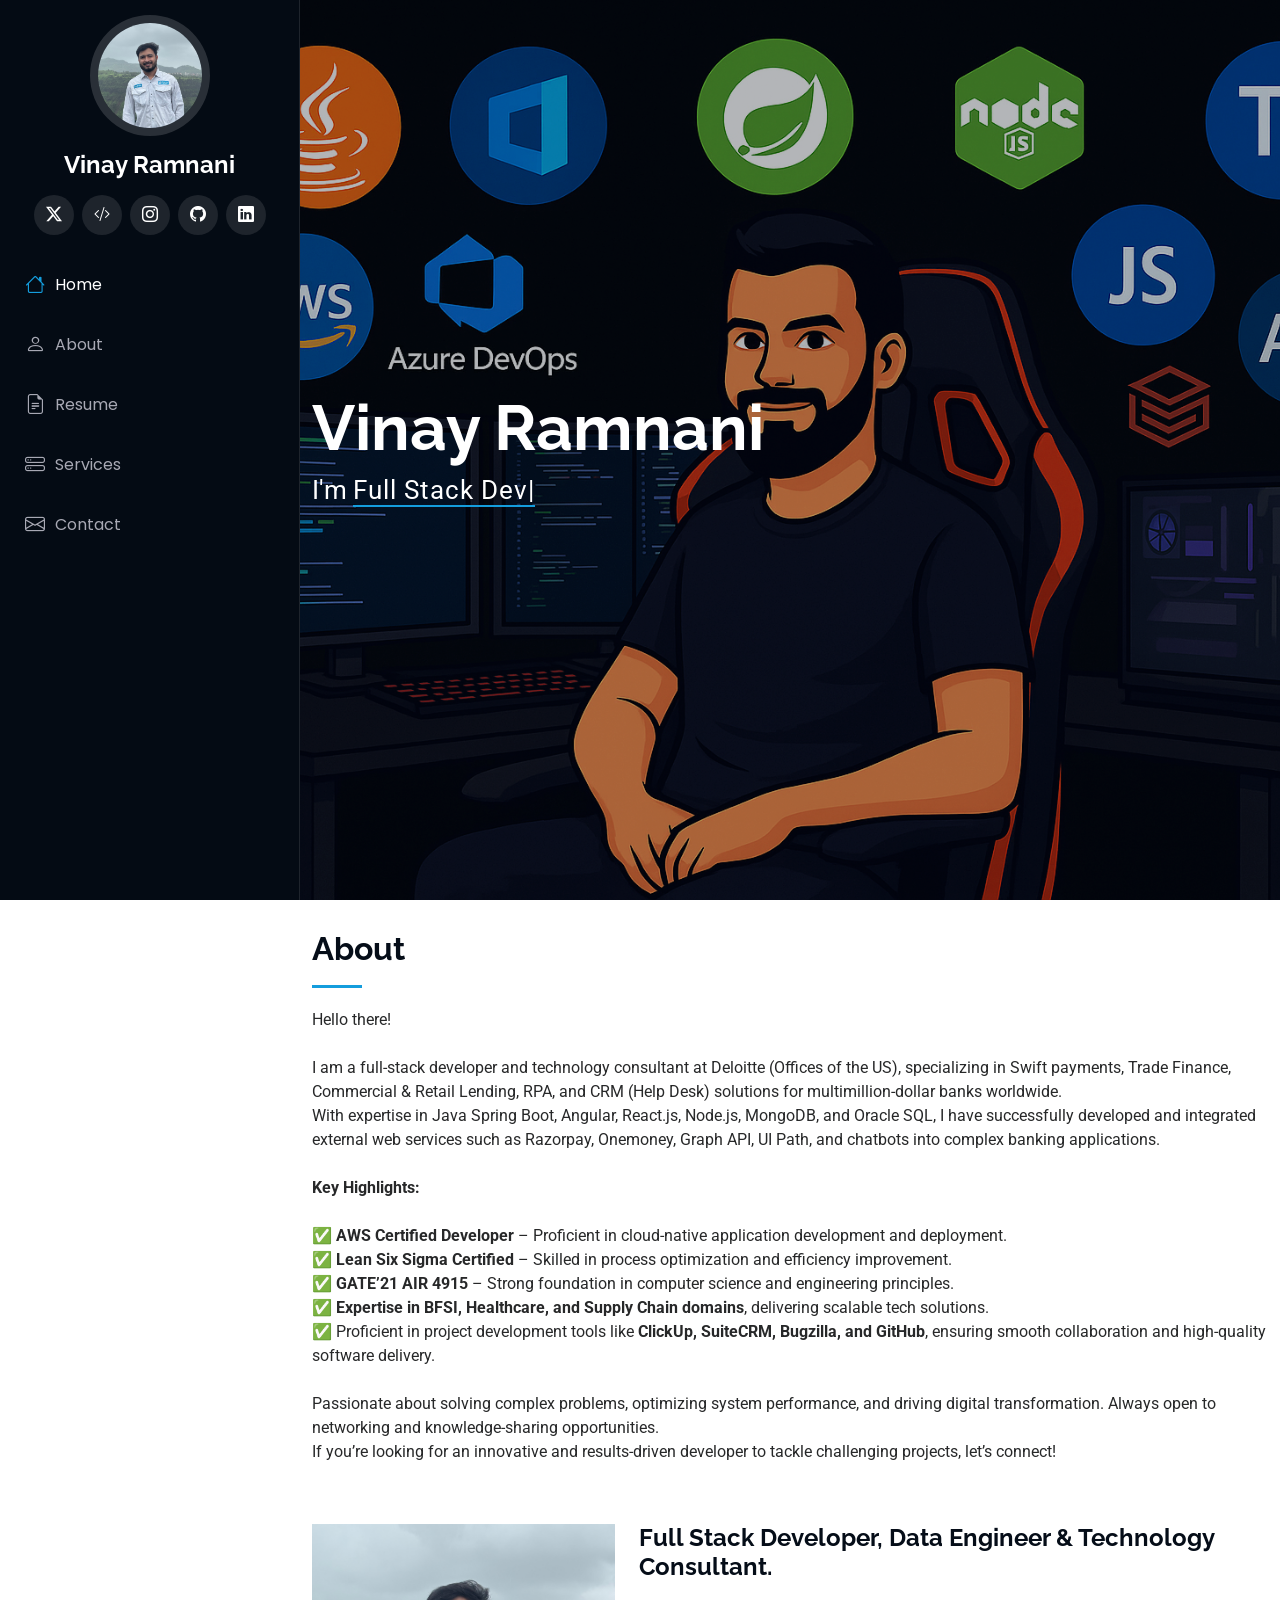
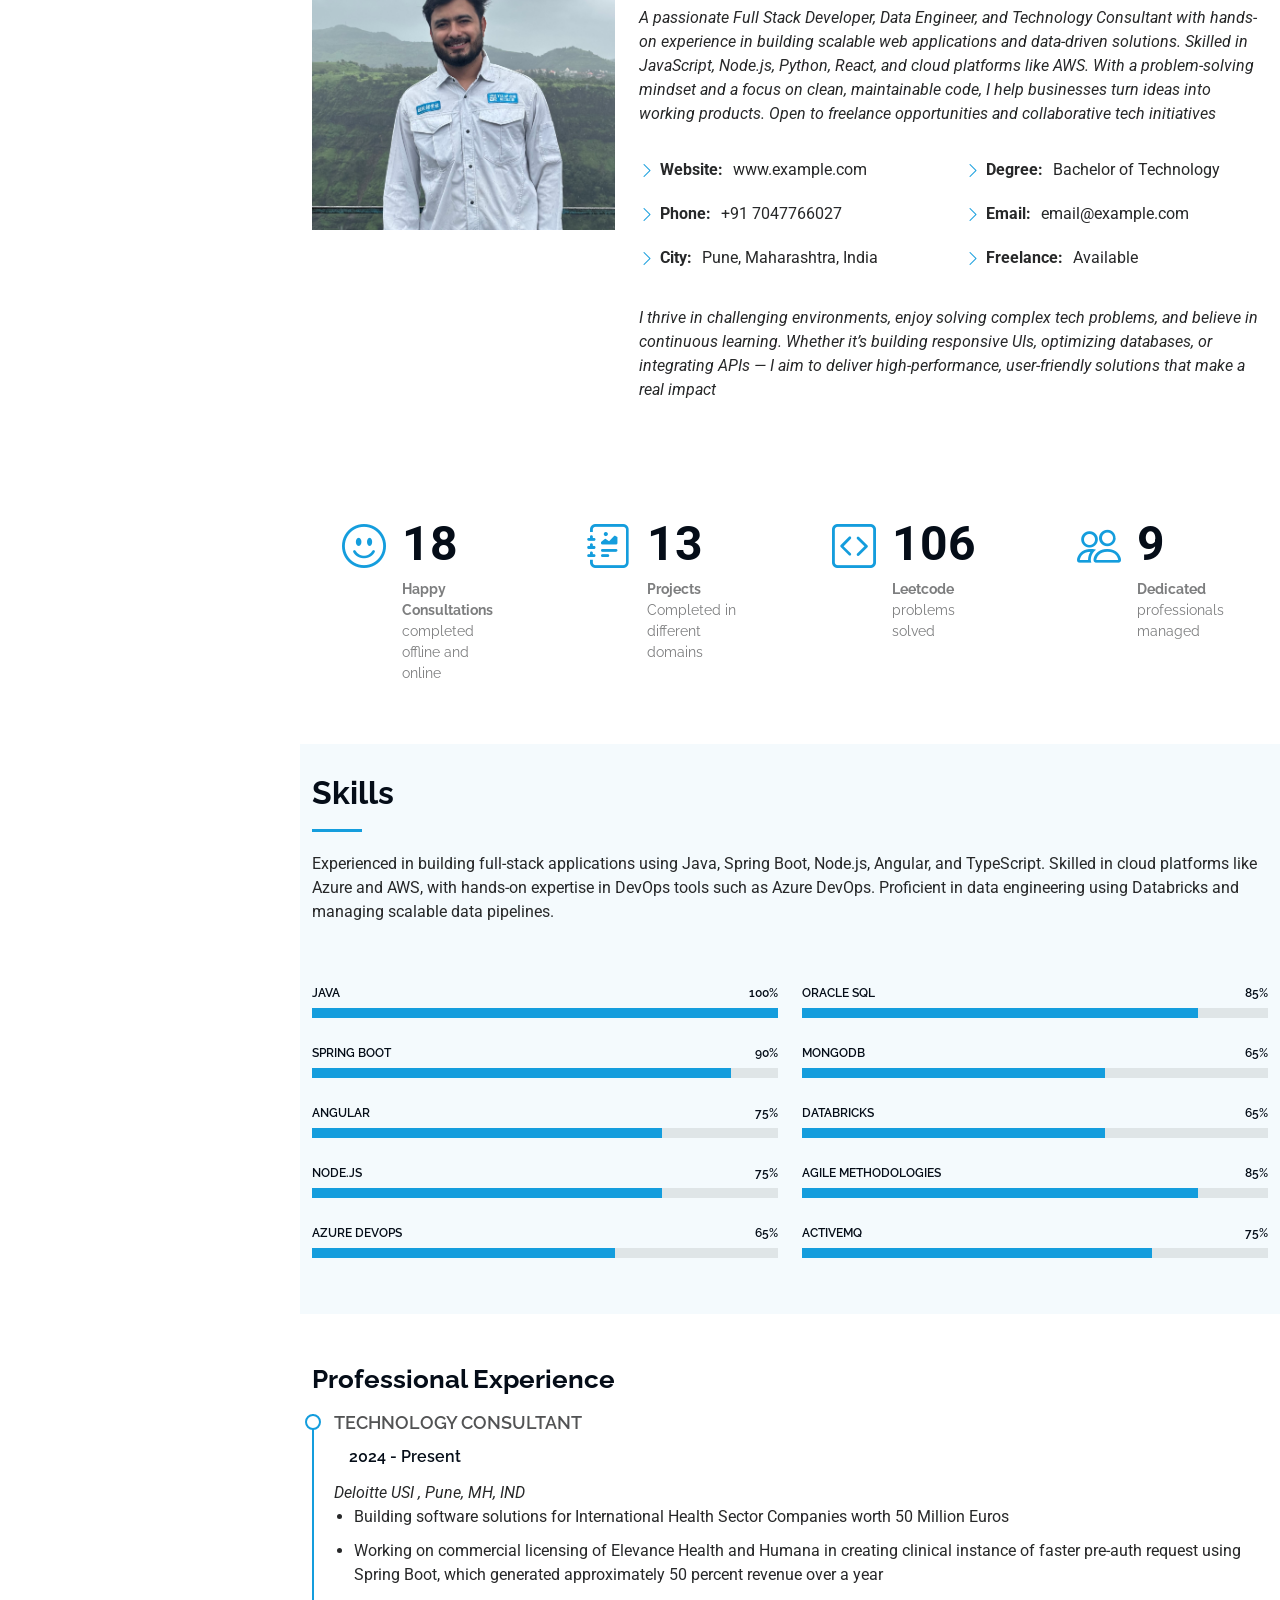
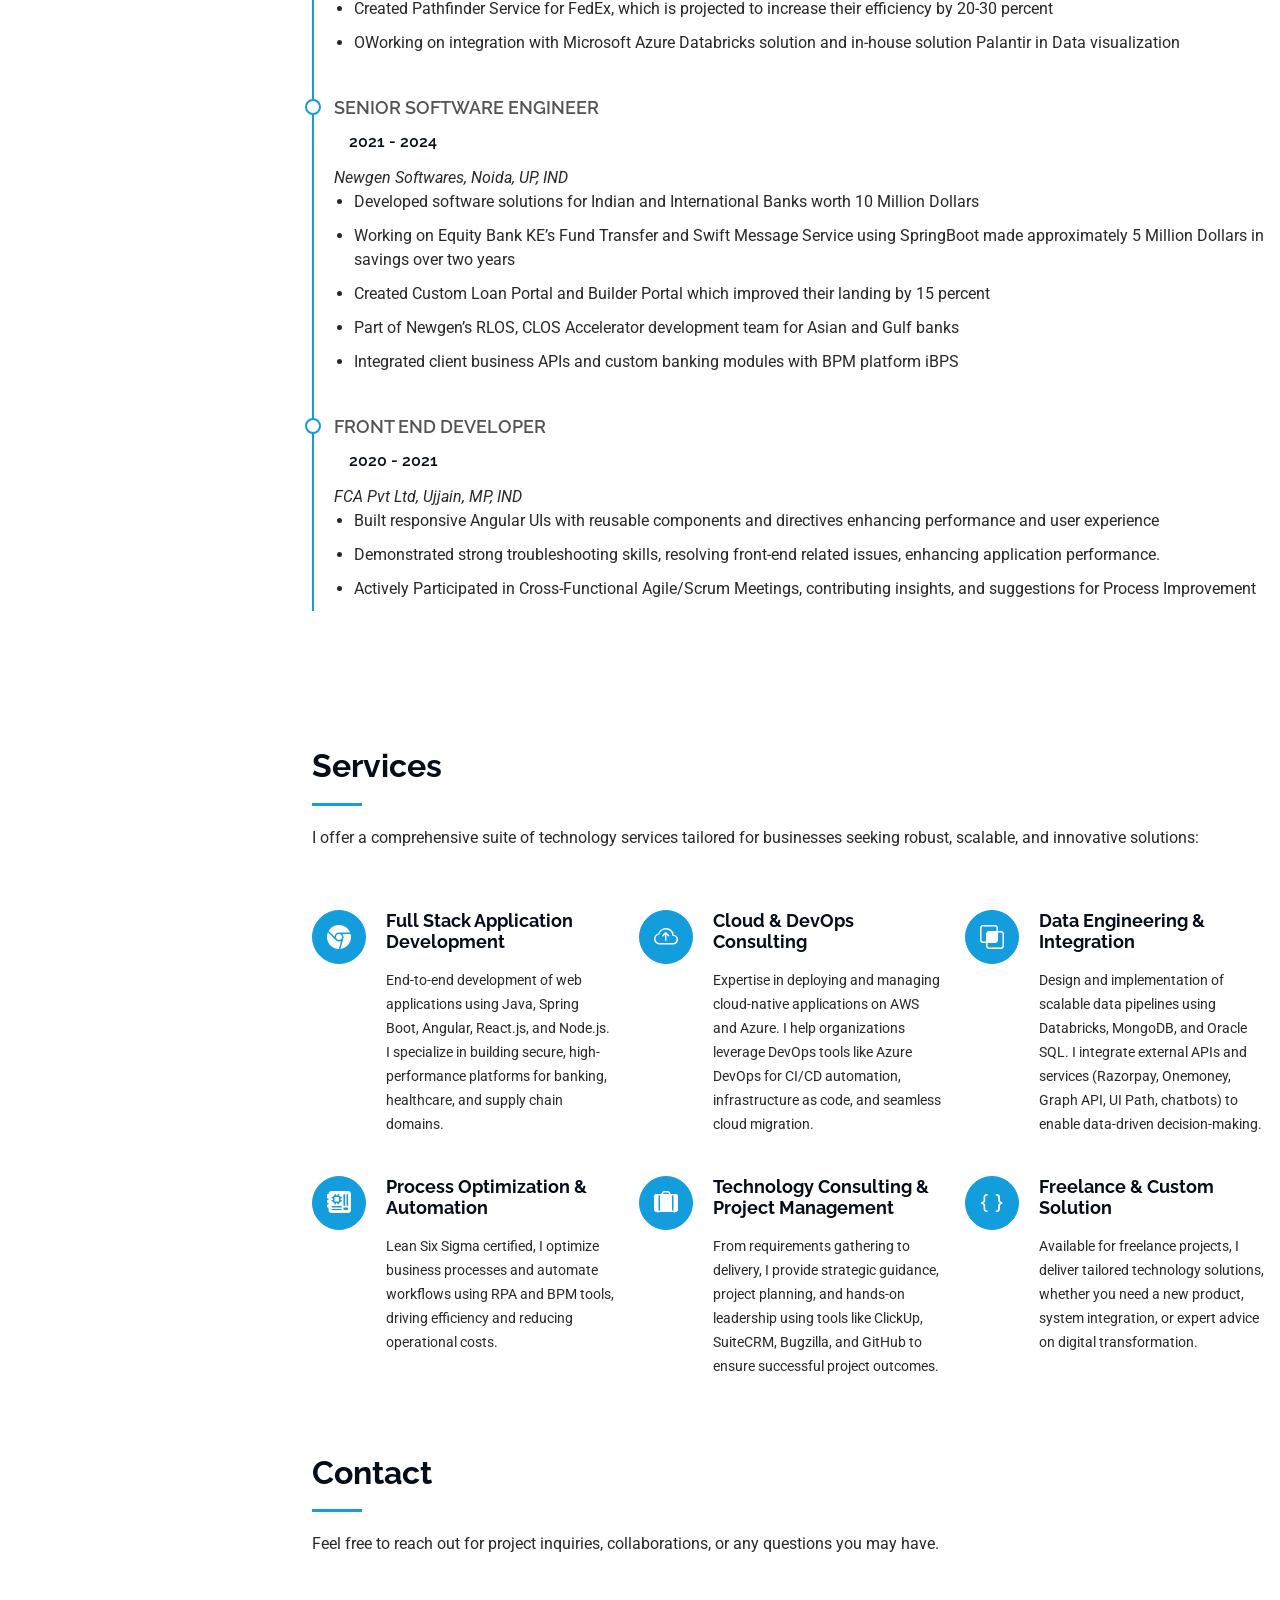
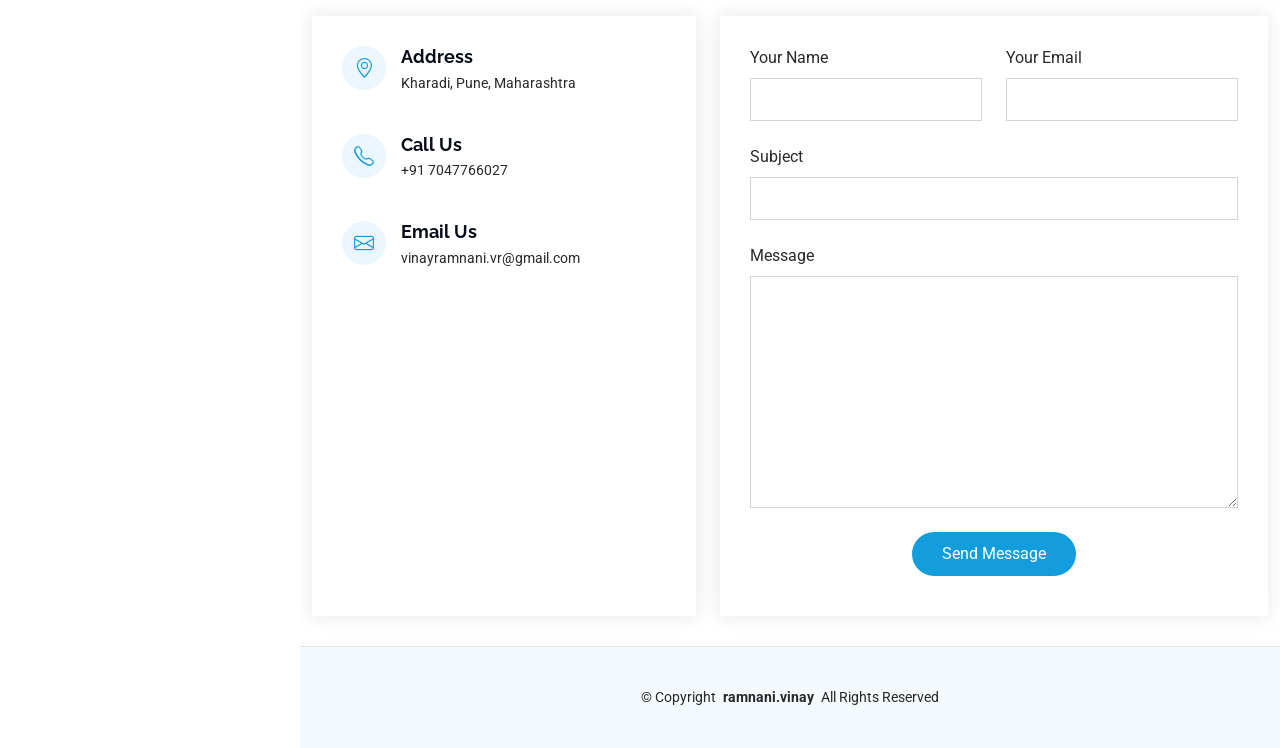
==== index.html @ ed434b82 "Initial commit - Portfolio site" ====
<!DOCTYPE html>
<html lang="en">

<head>
  <meta charset="utf-8">
  <meta content="width=device-width, initial-scale=1.0" name="viewport">
  <title>Portfolio - Vinay Ramnani</title>
  <meta content="" name="description">
  <meta content="" name="keywords">

  <!-- Favicons -->
  <link href="assets/img/favicon.png" rel="icon">
  <link href="assets/img/apple-touch-icon.png" rel="apple-touch-icon">

  <!-- Fonts -->
  <link href="https://fonts.googleapis.com" rel="preconnect">
  <link href="https://fonts.gstatic.com" rel="preconnect" crossorigin>
  <link
    href="https://fonts.googleapis.com/css2?family=Roboto:ital,wght@0,100;0,300;0,400;0,500;0,700;0,900;1,100;1,300;1,400;1,500;1,700;1,900&family=Poppins:ital,wght@0,100;0,200;0,300;0,400;0,500;0,600;0,700;0,800;0,900;1,100;1,200;1,300;1,400;1,500;1,600;1,700;1,800;1,900&family=Raleway:ital,wght@0,100;0,200;0,300;0,400;0,500;0,600;0,700;0,800;0,900;1,100;1,200;1,300;1,400;1,500;1,600;1,700;1,800;1,900&display=swap"
    rel="stylesheet">

  <!-- Vendor CSS Files -->
  <link href="assets/vendor/bootstrap/css/bootstrap.min.css" rel="stylesheet">
  <link href="assets/vendor/bootstrap-icons/bootstrap-icons.css" rel="stylesheet">
  <link href="assets/vendor/aos/aos.css" rel="stylesheet">
  <link href="assets/vendor/glightbox/css/glightbox.min.css" rel="stylesheet">
  <link href="assets/vendor/swiper/swiper-bundle.min.css" rel="stylesheet">

  <!-- Main CSS File -->
  <link href="assets/css/main.css" rel="stylesheet">

  <!-- =======================================================
  * Template Name: iPortfolio
  * Template URL: https://bootstrapmade.com/iportfolio-bootstrap-portfolio-websites-template/
  * Updated: Jun 29 2024 with Bootstrap v5.3.3
  * Author: BootstrapMade.com
  * License: https://bootstrapmade.com/license/
  ======================================================== -->
</head>

<body class="index-page">

  <header id="header" class="header dark-background d-flex flex-column">
    <i class="header-toggle d-xl-none bi bi-list"></i>

    <div class="profile-img">
      <img src="assets/img/my-profile-img.jpg" alt="" class="img-fluid rounded-circle">
    </div>

    <a href="index.html" class="logo d-flex align-items-center justify-content-center">
      <!-- Uncomment the line below if you also wish to use an image logo -->
      <!-- <img src="assets/img/logo.png" alt=""> -->
      <h1 class="sitename">Vinay Ramnani</h1>
    </a>

    <div class="social-links text-center">
      <a href="https://twitter.com/sindhiiboy" class="twitter" target="_blank" rel="noopener"><i class="bi bi-twitter-x"></i></a>
      <a href="https://leetcode.com/i-vinay/" class="leetcode" target="_blank" rel="noopener"><i class="bi bi-code-slash"></i></a>
      <a href="https://instagram.com/i.vinay" class="instagram" target="_blank" rel="noopener"><i class="bi bi-instagram"></i></a>
      <a href="https://github.com/i-vinayy" class="google-plus" target="_blank" rel="noopener"><i class="bi bi-github"></i></a>
      <a href="https://linkedin.com/in/i-vinay" class="linkedin" target="_blank" rel="noopener"><i class="bi bi-linkedin"></i></a>
      <!-- <a href="mailto:vinayramnani.vr@gmail.com" class="email" target="_blank" rel="noopener"><i class="bi bi-envelope"></i></a>
      <a href="tel:+917047766027" class="phone" target="_blank" rel="noopener"><i class="bi bi-telephone"></i></a>
      <a href="https://www.linktr.ee/i.vinay" class="linktree" target="_blank" rel="noopener"><i class="bi bi-link-45deg"></i></a> -->

    </div>

    <nav id="navmenu" class="navmenu">
      <ul>
        <li><a href="#hero" class="active"><i class="bi bi-house navicon"></i>Home</a></li>
        <li><a href="#about"><i class="bi bi-person navicon"></i> About</a></li>
        <li><a href="#resume"><i class="bi bi-file-earmark-text navicon"></i> Resume</a></li>
        <!-- <li><a href="#portfolio"><i class="bi bi-images navicon"></i> Portfolio</a></li> -->
        <li><a href="#services"><i class="bi bi-hdd-stack navicon"></i> Services</a></li>
        <!-- <li class="dropdown"><a href="#"><i class="bi bi-menu-button navicon"></i> <span>Dropdown</span> <i
              class="bi bi-chevron-down toggle-dropdown"></i></a>
          <ul>
            <li><a href="#">Dropdown 1</a></li>
            <li class="dropdown"><a href="#"><span>Deep Dropdown</span> <i
                  class="bi bi-chevron-down toggle-dropdown"></i></a>
              <ul>
                <li><a href="#">Deep Dropdown 1</a></li>
                <li><a href="#">Deep Dropdown 2</a></li>
                <li><a href="#">Deep Dropdown 3</a></li>
                <li><a href="#">Deep Dropdown 4</a></li>
                <li><a href="#">Deep Dropdown 5</a></li>
              </ul>
            </li>
            <li><a href="#">Dropdown 2</a></li>
            <li><a href="#">Dropdown 3</a></li>
            <li><a href="#">Dropdown 4</a></li>
          </ul>
        </li> -->
        <li><a href="#contact"><i class="bi bi-envelope navicon"></i> Contact</a></li>
      </ul>
    </nav>

  </header>

  <main class="main">

    <!-- Hero Section -->
    <section id="hero" class="hero section dark-background">

      <img src="assets/img/bg-web2.png" alt="" data-aos="fade-in" class="">

      <br>


      <div class="container" data-aos="fade-up" data-aos-delay="100">
        <h2>Vinay Ramnani</h2>
        <p>I'm <span class="typed"
            data-typed-items="Full Stack Developer, Freelancer, Technology Consultant"></span><span
            class="typed-cursor typed-cursor--blink" aria-hidden="true"></span><span
            class="typed-cursor typed-cursor--blink" aria-hidden="true"></span></p>
      </div>

    </section><!-- /Hero Section -->

    <!-- About Section -->
    <section id="about" class="about section">

      <!-- Section Title -->
      <div class="container section-title" data-aos="fade-up">
        <h2>About</h2>
        <p>Hello there!
          <br>
          <br>
          I am a full-stack developer and technology consultant at Deloitte (Offices of the US), specializing in Swift
          payments, Trade Finance, Commercial & Retail Lending, RPA, and CRM (Help Desk) solutions for
          multimillion-dollar banks worldwide.
          <br>
          With expertise in Java Spring Boot, Angular, React.js, Node.js, MongoDB, and Oracle SQL, I have successfully
          developed and integrated external web services such as Razorpay, Onemoney, Graph API, UI Path, and chatbots
          into complex banking applications.
          <br>
          <br>
          <b>Key Highlights:</b>
          <br>
          <br>
          ✅ <b>AWS Certified Developer</b> – Proficient in cloud-native application development and deployment.
          <br>
          ✅ <b>Lean Six Sigma Certified</b> – Skilled in process optimization and efficiency improvement.
          <br>
          ✅ <b>GATE’21 AIR 4915</b> – Strong foundation in computer science and engineering principles.
          <br>
          ✅ <b>Expertise in BFSI, Healthcare, and Supply Chain domains</b>, delivering scalable tech solutions.
          <br>
          ✅ Proficient in project development tools like <b>ClickUp, SuiteCRM, Bugzilla, and GitHub</b>, ensuring smooth
          collaboration and high-quality software delivery.
          <br> <br>
          Passionate about solving complex problems, optimizing system performance, and driving digital transformation.
          Always open to networking and knowledge-sharing opportunities.
          <br>
          If you’re looking for an innovative and results-driven developer to tackle challenging projects, let’s
          connect!
          <br>
        </p>
      </div><!-- End Section Title -->

      <div class="container" data-aos="fade-up" data-aos-delay="100">

        <div class="row gy-4 justify-content-center">
          <div class="col-lg-4">
            <img src="assets/img/my-profile-img.jpg" class="img-fluid" alt="">
          </div>
          <div class="col-lg-8 content">
            <h2>Full Stack Developer, Data Engineer &amp; Technology Consultant.</h2>
            <p class="fst-italic py-3">
              A passionate Full Stack Developer, Data Engineer, and Technology Consultant with hands-on experience in
              building scalable web applications and data-driven solutions. Skilled in JavaScript, Node.js, Python,
              React, and cloud platforms like AWS. With a problem-solving mindset and a focus on clean, maintainable
              code, I help businesses turn ideas into working products. Open to freelance opportunities and
              collaborative tech initiatives
            </p>
            <div class="row">
              <div class="col-lg-6">
                <ul>

                  <li><i class="bi bi-chevron-right"></i> <strong>Website:</strong> <span>www.example.com</span></li>
                  <li><i class="bi bi-chevron-right"></i> <strong>Phone:</strong> <span>+91 7047766027</span></li>
                  <li><i class="bi bi-chevron-right"></i> <strong>City:</strong> <span>Pune, Maharashtra, India</span>
                  </li>
                </ul>
              </div>
              <div class="col-lg-6">
                <ul>
                  <li><i class="bi bi-chevron-right"></i> <strong>Degree:</strong> <span>Bachelor of Technology</span>
                  </li>
                  <li><i class="bi bi-chevron-right"></i> <strong>Email:</strong> <span>email@example.com</span></li>
                  <li><i class="bi bi-chevron-right"></i> <strong>Freelance:</strong> <span>Available</span></li>
                </ul>
              </div>
            </div>
            <p class="fst-italic py-3">
              I thrive in challenging environments, enjoy solving complex tech problems, and believe in continuous
              learning. Whether it’s building responsive UIs, optimizing databases, or integrating APIs — I aim to
              deliver high-performance, user-friendly solutions that make a real impact
            </p>
          </div>
        </div>

      </div>

    </section><!-- /About Section -->

    <!-- Stats Section -->
    <section id="stats" class="stats section">

      <div class="container" data-aos="fade-up" data-aos-delay="100">

        <div class="row gy-4">

          <div class="col-lg-3 col-md-6">
            <div class="stats-item">
              <i class="bi bi-emoji-smile"></i>
              <span data-purecounter-start="0" data-purecounter-end="20" data-purecounter-duration="1"
                class="purecounter"></span>
              <p><strong>Happy Consultations</strong> <span>completed offline and online</span></p>
            </div>
          </div><!-- End Stats Item -->

          <div class="col-lg-3 col-md-6">
            <div class="stats-item">
              <i class="bi bi-journal-richtext"></i>
              <span data-purecounter-start="0" data-purecounter-end="15" data-purecounter-duration="1"
                class="purecounter"></span>
              <p><strong>Projects</strong> <span>Completed in different domains</span></p>
            </div>
          </div><!-- End Stats Item -->

          <div class="col-lg-3 col-md-6">
            <div class="stats-item">
              <i class="bi bi-code-square"></i>
              <span data-purecounter-start="0" data-purecounter-end="120" data-purecounter-duration="1"
                class="purecounter"></span>
              <p><strong>Leetcode</strong> <span>problems solved</span></p>
            </div>
          </div><!-- End Stats Item -->

          <div class="col-lg-3 col-md-6">
            <div class="stats-item">
              <i class="bi bi-people"></i>
              <span data-purecounter-start="0" data-purecounter-end="10" data-purecounter-duration="1"
                class="purecounter"></span>
              <p><strong>Dedicated</strong> <span>professionals managed </span></p>
            </div>
          </div><!-- End Stats Item -->

        </div>

      </div>

    </section><!-- /Stats Section -->

    <!-- Skills Section -->
    <section id="skills" class="skills section light-background">

      <!-- Section Title -->
      <div class="container section-title" data-aos="fade-up">
        <h2>Skills</h2>
        <p>Experienced in building full-stack applications using Java, Spring Boot, Node.js, Angular, and TypeScript.
          Skilled in cloud platforms like Azure and AWS, with hands-on expertise in DevOps tools such as Azure DevOps.
          Proficient in data engineering using Databricks and managing scalable data pipelines.</p>
      </div><!-- End Section Title -->

      <div class="container" data-aos="fade-up" data-aos-delay="100">

        <div class="row skills-content skills-animation">

          <div class="col-lg-6">

            <div class="progress">
              <span class="skill"><span>Java</span> <i class="val">100%</i></span>
              <div class="progress-bar-wrap">
                <div class="progress-bar" role="progressbar" aria-valuenow="100" aria-valuemin="0" aria-valuemax="100">
                </div>
              </div>
            </div><!-- End Skills Item -->

            <div class="progress">
              <span class="skill"><span>Spring Boot</span> <i class="val">90%</i></span>
              <div class="progress-bar-wrap">
                <div class="progress-bar" role="progressbar" aria-valuenow="90" aria-valuemin="0" aria-valuemax="100">
                </div>
              </div>
            </div><!-- End Skills Item -->

            <div class="progress">
              <span class="skill"><span>Angular</span> <i class="val">75%</i></span>
              <div class="progress-bar-wrap">
                <div class="progress-bar" role="progressbar" aria-valuenow="75" aria-valuemin="0" aria-valuemax="100">
                </div>
              </div>
            </div><!-- End Skills Item -->

            <div class="progress">
              <span class="skill"><span>Node.js</span> <i class="val">75%</i></span>
              <div class="progress-bar-wrap">
                <div class="progress-bar" role="progressbar" aria-valuenow="75" aria-valuemin="0" aria-valuemax="100">
                </div>
              </div>
            </div>
            <div class="progress">
              <span class="skill"><span>Azure DevOps</span> <i class="val">65%</i></span>
              <div class="progress-bar-wrap">
                <div class="progress-bar" role="progressbar" aria-valuenow="65" aria-valuemin="0" aria-valuemax="100">
                </div>
              </div>
            </div>


          </div>

          <div class="col-lg-6">

            <div class="progress">
              <span class="skill"><span>Oracle SQL</span> <i class="val">85%</i></span>
              <div class="progress-bar-wrap">
                <div class="progress-bar" role="progressbar" aria-valuenow="85" aria-valuemin="0" aria-valuemax="100">
                </div>
              </div>
            </div>

            <div class="progress">
              <span class="skill"><span>MongoDB</span> <i class="val">65%</i></span>
              <div class="progress-bar-wrap">
                <div class="progress-bar" role="progressbar" aria-valuenow="65" aria-valuemin="0" aria-valuemax="100">
                </div>
              </div>
            </div>
            <div class="progress">
              <span class="skill"><span>Databricks</span> <i class="val">65%</i></span>
              <div class="progress-bar-wrap">
                <div class="progress-bar" role="progressbar" aria-valuenow="65" aria-valuemin="0" aria-valuemax="100">
                </div>
              </div>
            </div>
            <div class="progress">
              <span class="skill"><span>Agile Methodologies</span> <i class="val">85%</i></span>
              <div class="progress-bar-wrap">
                <div class="progress-bar" role="progressbar" aria-valuenow="85" aria-valuemin="0" aria-valuemax="100">
                </div>
              </div>
            </div>

            <div class="progress">
              <span class="skill"><span>ActiveMQ</span> <i class="val">75%</i></span>
              <div class="progress-bar-wrap">
                <div class="progress-bar" role="progressbar" aria-valuenow="75" aria-valuemin="0" aria-valuemax="100">
                </div>
              </div>
            </div>

          </div>

        </div>

      </div>

    </section><!-- /Skills Section -->

    <!-- Resume Section -->
    <section id="resume" class="resume section">

      <!-- Section Title -->


      <div class="container section-title" data-aos="fade-up">

        <div class="row">



          <div class="col-lg-12" data-aos="fade-up" data-aos-delay="200">
            <h3 class="resume-title">Professional Experience</h3>
            <div class="resume-item">
              <h4>Technology Consultant</h4>
              <h5>2024 - Present</h5>
              <p><em>Deloitte USI , Pune, MH, IND </em></p>
              <ul>
                <li>Building software solutions for International Health Sector Companies worth 50 Million Euros</li>
                <li>Working on commercial licensing of Elevance Health and Humana in creating clinical instance of
                  faster pre-auth
                  request using Spring Boot, which generated approximately 50 percent revenue over a year </li>
                <li>Created Pathfinder Service for FedEx, which is projected to increase their efficiency by 20-30
                  percent</li>
                <li>OWorking on integration with Microsoft Azure Databricks solution and in-house solution Palantir in
                  Data
                  visualization</li>
              </ul>
            </div><!-- Edn Resume Item -->

            <div class="resume-item">
              <h4>Senior Software Engineer</h4>
              <h5>2021 - 2024</h5>
              <p><em>Newgen Softwares, Noida, UP, IND</em></p>
              <ul>
                <li>Developed software solutions for Indian and International Banks worth 10 Million Dollars</li>
                <li>Working on Equity Bank KE’s Fund Transfer and Swift Message Service using SpringBoot made
                  approximately 5
                  Million Dollars in savings over two years</li>
                <li>Created Custom Loan Portal and Builder Portal which improved their landing by 15 percent</li>
                <li>Part of Newgen’s RLOS, CLOS Accelerator development team for Asian and Gulf banks</li>
                <li>Integrated client business APIs and custom banking modules with BPM platform iBPS</li>
              </ul>
            </div><!-- Edn Resume Item -->
            <div class="resume-item">
              <h4>Front end Developer</h4>
              <h5>2020 - 2021</h5>
              <p><em>FCA Pvt Ltd, Ujjain, MP, IND</em></p>
              <ul>
                <li>Built responsive Angular UIs with reusable components and directives enhancing performance and user
                  experience</li>
                <li>Demonstrated strong troubleshooting skills, resolving front-end related issues, enhancing
                  application performance.</li>
                <li>Actively Participated in Cross-Functional Agile/Scrum Meetings, contributing insights, and
                  suggestions for Process
                  Improvement</li>

              </ul>
            </div </div>

          </div>

        </div>

    </section><!-- /Resume Section -->


    <!-- <section id="portfolio" class="portfolio section light-background">


      <div class="container section-title" data-aos="fade-up">
        <h2>Portfolio</h2>
        <p>Magnam dolores commodi suscipit. Necessitatibus eius consequatur ex aliquid fuga eum quidem. Sit sint
          consectetur velit. Quisquam quos quisquam cupiditate. Et nemo qui impedit suscipit alias ea. Quia fugiat sit
          in iste officiis commodi quidem hic quas.</p>
      </div>

      <div class="container">

        <div class="isotope-layout" data-default-filter="*" data-layout="masonry" data-sort="original-order">

          <ul class="portfolio-filters isotope-filters" data-aos="fade-up" data-aos-delay="100">
            <li data-filter="*" class="filter-active">All</li>
            <li data-filter=".filter-app">App</li>
            <li data-filter=".filter-product">Product</li>
            <li data-filter=".filter-branding">Branding</li>
            <li data-filter=".filter-books">Books</li>
          </ul>

          <div class="row gy-4 isotope-container" data-aos="fade-up" data-aos-delay="200">

            <div class="col-lg-4 col-md-6 portfolio-item isotope-item filter-app">
              <div class="portfolio-content h-100">
                <img src="assets/img/portfolio/app-1.jpg" class="img-fluid" alt="">
                <div class="portfolio-info">
                  <h4>App 1</h4>
                  <p>Lorem ipsum, dolor sit amet consectetur</p>
                  <a href="assets/img/portfolio/app-1.jpg" title="App 1" data-gallery="portfolio-gallery-app"
                    class="glightbox preview-link"><i class="bi bi-zoom-in"></i></a>
                  <a href="portfolio-details.html" title="More Details" class="details-link"><i
                      class="bi bi-link-45deg"></i></a>
                </div>
              </div>
            </div>

            <div class="col-lg-4 col-md-6 portfolio-item isotope-item filter-product">
              <div class="portfolio-content h-100">
                <img src="assets/img/portfolio/product-1.jpg" class="img-fluid" alt="">
                <div class="portfolio-info">
                  <h4>Product 1</h4>
                  <p>Lorem ipsum, dolor sit amet consectetur</p>
                  <a href="assets/img/portfolio/product-1.jpg" title="Product 1"
                    data-gallery="portfolio-gallery-product" class="glightbox preview-link"><i
                      class="bi bi-zoom-in"></i></a>
                  <a href="portfolio-details.html" title="More Details" class="details-link"><i
                      class="bi bi-link-45deg"></i></a>
                </div>
              </div>
            </div>

            <div class="col-lg-4 col-md-6 portfolio-item isotope-item filter-branding">
              <div class="portfolio-content h-100">
                <img src="assets/img/portfolio/branding-1.jpg" class="img-fluid" alt="">
                <div class="portfolio-info">
                  <h4>Branding 1</h4>
                  <p>Lorem ipsum, dolor sit amet consectetur</p>
                  <a href="assets/img/portfolio/branding-1.jpg" title="Branding 1"
                    data-gallery="portfolio-gallery-branding" class="glightbox preview-link"><i
                      class="bi bi-zoom-in"></i></a>
                  <a href="portfolio-details.html" title="More Details" class="details-link"><i
                      class="bi bi-link-45deg"></i></a>
                </div>
              </div>
            </div>

            <div class="col-lg-4 col-md-6 portfolio-item isotope-item filter-books">
              <div class="portfolio-content h-100">
                <img src="assets/img/portfolio/books-1.jpg" class="img-fluid" alt="">
                <div class="portfolio-info">
                  <h4>Books 1</h4>
                  <p>Lorem ipsum, dolor sit amet consectetur</p>
                  <a href="assets/img/portfolio/books-1.jpg" title="Branding 1" data-gallery="portfolio-gallery-book"
                    class="glightbox preview-link"><i class="bi bi-zoom-in"></i></a>
                  <a href="portfolio-details.html" title="More Details" class="details-link"><i
                      class="bi bi-link-45deg"></i></a>
                </div>
              </div>
            </div>

            <div class="col-lg-4 col-md-6 portfolio-item isotope-item filter-app">
              <div class="portfolio-content h-100">
                <img src="assets/img/portfolio/app-2.jpg" class="img-fluid" alt="">
                <div class="portfolio-info">
                  <h4>App 2</h4>
                  <p>Lorem ipsum, dolor sit amet consectetur</p>
                  <a href="assets/img/portfolio/app-2.jpg" title="App 2" data-gallery="portfolio-gallery-app"
                    class="glightbox preview-link"><i class="bi bi-zoom-in"></i></a>
                  <a href="portfolio-details.html" title="More Details" class="details-link"><i
                      class="bi bi-link-45deg"></i></a>
                </div>
              </div>
            </div>

            <div class="col-lg-4 col-md-6 portfolio-item isotope-item filter-product">
              <div class="portfolio-content h-100">
                <img src="assets/img/portfolio/product-2.jpg" class="img-fluid" alt="">
                <div class="portfolio-info">
                  <h4>Product 2</h4>
                  <p>Lorem ipsum, dolor sit amet consectetur</p>
                  <a href="assets/img/portfolio/product-2.jpg" title="Product 2"
                    data-gallery="portfolio-gallery-product" class="glightbox preview-link"><i
                      class="bi bi-zoom-in"></i></a>
                  <a href="portfolio-details.html" title="More Details" class="details-link"><i
                      class="bi bi-link-45deg"></i></a>
                </div>
              </div>
            </div>

            <div class="col-lg-4 col-md-6 portfolio-item isotope-item filter-branding">
              <div class="portfolio-content h-100">
                <img src="assets/img/portfolio/branding-2.jpg" class="img-fluid" alt="">
                <div class="portfolio-info">
                  <h4>Branding 2</h4>
                  <p>Lorem ipsum, dolor sit amet consectetur</p>
                  <a href="assets/img/portfolio/branding-2.jpg" title="Branding 2"
                    data-gallery="portfolio-gallery-branding" class="glightbox preview-link"><i
                      class="bi bi-zoom-in"></i></a>
                  <a href="portfolio-details.html" title="More Details" class="details-link"><i
                      class="bi bi-link-45deg"></i></a>
                </div>
              </div>
            </div>

            <div class="col-lg-4 col-md-6 portfolio-item isotope-item filter-books">
              <div class="portfolio-content h-100">
                <img src="assets/img/portfolio/books-2.jpg" class="img-fluid" alt="">
                <div class="portfolio-info">
                  <h4>Books 2</h4>
                  <p>Lorem ipsum, dolor sit amet consectetur</p>
                  <a href="assets/img/portfolio/books-2.jpg" title="Branding 2" data-gallery="portfolio-gallery-book"
                    class="glightbox preview-link"><i class="bi bi-zoom-in"></i></a>
                  <a href="portfolio-details.html" title="More Details" class="details-link"><i
                      class="bi bi-link-45deg"></i></a>
                </div>
              </div>
            </div>

            <div class="col-lg-4 col-md-6 portfolio-item isotope-item filter-app">
              <div class="portfolio-content h-100">
                <img src="assets/img/portfolio/app-3.jpg" class="img-fluid" alt="">
                <div class="portfolio-info">
                  <h4>App 3</h4>
                  <p>Lorem ipsum, dolor sit amet consectetur</p>
                  <a href="assets/img/portfolio/app-3.jpg" title="App 3" data-gallery="portfolio-gallery-app"
                    class="glightbox preview-link"><i class="bi bi-zoom-in"></i></a>
                  <a href="portfolio-details.html" title="More Details" class="details-link"><i
                      class="bi bi-link-45deg"></i></a>
                </div>
              </div>
            </div>

            <div class="col-lg-4 col-md-6 portfolio-item isotope-item filter-product">
              <div class="portfolio-content h-100">
                <img src="assets/img/portfolio/product-3.jpg" class="img-fluid" alt="">
                <div class="portfolio-info">
                  <h4>Product 3</h4>
                  <p>Lorem ipsum, dolor sit amet consectetur</p>
                  <a href="assets/img/portfolio/product-3.jpg" title="Product 3"
                    data-gallery="portfolio-gallery-product" class="glightbox preview-link"><i
                      class="bi bi-zoom-in"></i></a>
                  <a href="portfolio-details.html" title="More Details" class="details-link"><i
                      class="bi bi-link-45deg"></i></a>
                </div>
              </div>
            </div>

            <div class="col-lg-4 col-md-6 portfolio-item isotope-item filter-branding">
              <div class="portfolio-content h-100">
                <img src="assets/img/portfolio/branding-3.jpg" class="img-fluid" alt="">
                <div class="portfolio-info">
                  <h4>Branding 3</h4>
                  <p>Lorem ipsum, dolor sit amet consectetur</p>
                  <a href="assets/img/portfolio/branding-3.jpg" title="Branding 2"
                    data-gallery="portfolio-gallery-branding" class="glightbox preview-link"><i
                      class="bi bi-zoom-in"></i></a>
                  <a href="portfolio-details.html" title="More Details" class="details-link"><i
                      class="bi bi-link-45deg"></i></a>
                </div>
              </div>
            </div>

            <div class="col-lg-4 col-md-6 portfolio-item isotope-item filter-books">
              <div class="portfolio-content h-100">
                <img src="assets/img/portfolio/books-3.jpg" class="img-fluid" alt="">
                <div class="portfolio-info">
                  <h4>Books 3</h4>
                  <p>Lorem ipsum, dolor sit amet consectetur</p>
                  <a href="assets/img/portfolio/books-3.jpg" title="Branding 3" data-gallery="portfolio-gallery-book"
                    class="glightbox preview-link"><i class="bi bi-zoom-in"></i></a>
                  <a href="portfolio-details.html" title="More Details" class="details-link"><i
                      class="bi bi-link-45deg"></i></a>
                </div>
              </div>
            </div>

          </div>

        </div>

      </div>

    </section> -->

    <!-- Services Section -->
    <section id="services" class="services section">

      <!-- Section Title -->
      <div class="container section-title" data-aos="fade-up">
        <h2>Services</h2>
        <p>
          I offer a comprehensive suite of technology services tailored for businesses seeking robust, scalable, and
          innovative solutions:
        </p>
        <!-- <p>
          <b>Full Stack Application Development:</b> End-to-end development of web applications using Java, Spring Boot, Angular, React.js, and Node.js. I specialize in building secure, high-performance platforms for banking, healthcare, and supply chain domains.
        </p>
        <p>
          <b>Cloud & DevOps Consulting:</b> Expertise in deploying and managing cloud-native applications on AWS and Azure. I help organizations leverage DevOps tools like Azure DevOps for CI/CD automation, infrastructure as code, and seamless cloud migration.
        </p>
        <p>
          <b>Data Engineering & Integration:</b> Design and implementation of scalable data pipelines using Databricks, MongoDB, and Oracle SQL. I integrate external APIs and services (Razorpay, Onemoney, Graph API, UI Path, chatbots) to enable data-driven decision-making.
        </p>
        <p>
          <b>Process Optimization & Automation:</b> Lean Six Sigma certified, I optimize business processes and automate workflows using RPA and BPM tools, driving efficiency and reducing operational costs.
        </p>
        <p>
          <b>Technology Consulting & Project Management:</b> From requirements gathering to delivery, I provide strategic guidance, project planning, and hands-on leadership using tools like ClickUp, SuiteCRM, Bugzilla, and GitHub to ensure successful project outcomes.
        </p>
        <p>
          <b>Freelance & Custom Solutions:</b> Available for freelance projects, I deliver tailored technology solutions, whether you need a new product, system integration, or expert advice on digital transformation.
        </p> -->
      </div><!-- End Section Title -->

      <div class="container">

        <div class="row gy-4">

          <div class="col-lg-4 col-md-6 service-item d-flex" data-aos="fade-up" data-aos-delay="100">
            <div class="icon flex-shrink-0"><i class="bi bi-browser-chrome"></i></div>
            <div>
              <h4 class="title"><a href="service-details.html" class="stretched-link">Full Stack Application
                  Development</a></h4>
              <p class="description">End-to-end development of web applications using Java, Spring Boot, Angular,
                React.js, and Node.js. I specialize in building secure, high-performance platforms for banking,
                healthcare, and supply chain domains.</p>
            </div>
          </div>
          <!-- End Service Item -->

          <div class="col-lg-4 col-md-6 service-item d-flex" data-aos="fade-up" data-aos-delay="200">
            <div class="icon flex-shrink-0"><i class="bi bi-cloud-arrow-up"></i></div>
            <div>
              <h4 class="title"><a href="service-details.html" class="stretched-link">Cloud & DevOps Consulting</a></h4>
              <p class="description">Expertise in deploying and managing cloud-native applications on AWS and Azure. I
                help organizations leverage DevOps tools like Azure DevOps for CI/CD automation, infrastructure as code,
                and seamless cloud migration.</p>
            </div>
          </div><!-- End Service Item -->

          <div class="col-lg-4 col-md-6 service-item d-flex" data-aos="fade-up" data-aos-delay="300">
            <div class="icon flex-shrink-0"><i class="bi bi-intersect"></i></div>
            <div>
              <h4 class="title"><a href="service-details.html" class="stretched-link">Data Engineering & Integration</a>
              </h4>
              <p class="description">Design and implementation of scalable data pipelines using Databricks, MongoDB, and
                Oracle SQL. I integrate external APIs and services (Razorpay, Onemoney, Graph API, UI Path, chatbots) to
                enable data-driven decision-making.</p>
            </div>
          </div><!-- End Service Item -->

          <div class="col-lg-4 col-md-6 service-item d-flex" data-aos="fade-up" data-aos-delay="400">
            <div class="icon flex-shrink-0"><i class="bi bi-motherboard-fill"></i></div>
            <div>
              <h4 class="title"><a href="service-details.html" class="stretched-link">Process Optimization &
                  Automation</a></h4>
              <p class="description">Lean Six Sigma certified, I optimize business processes and automate workflows
                using RPA and BPM tools, driving efficiency and reducing operational costs.</p>
            </div>
          </div><!-- End Service Item -->

          <div class="col-lg-4 col-md-6 service-item d-flex" data-aos="fade-up" data-aos-delay="500">
            <div class="icon flex-shrink-0"><i class="bi bi-suitcase-lg-fill"></i></div>
            <div>
              <h4 class="title"><a href="service-details.html" class="stretched-link">Technology Consulting & Project
                  Management</a></h4>
              <p class="description">From requirements gathering to delivery, I provide strategic guidance, project
                planning, and hands-on leadership using tools like ClickUp, SuiteCRM, Bugzilla, and GitHub to ensure
                successful project outcomes.</p>
            </div>
          </div><!-- End Service Item -->

          <div class="col-lg-4 col-md-6 service-item d-flex" data-aos="fade-up" data-aos-delay="600">
            <div class="icon flex-shrink-0"><i class="bi bi-braces"></i></div>
            <div>
              <h4 class="title"><a href="service-details.html" class="stretched-link">Freelance & Custom Solution</a>
              </h4>
              <p class="description">Available for freelance projects, I deliver tailored technology solutions, whether
                you need a new product, system integration, or expert advice on digital transformation.</p>
            </div>
          </div><!-- End Service Item -->

        </div>

      </div>

    </section><!-- /Services Section -->


    <!-- <section id="testimonials" class="testimonials section light-background">


      <div class="container section-title" data-aos="fade-up">
        <h2>Testimonials</h2>
        <p>Necessitatibus eius consequatur ex aliquid fuga eum quidem sint consectetur velit</p>
      </div>

      <div class="container" data-aos="fade-up" data-aos-delay="100">

        <div class="swiper init-swiper">
          <script type="application/json" class="swiper-config">
            {
              "loop": true,
              "speed": 600,
              "autoplay": {
                "delay": 5000
              },
              "slidesPerView": "auto",
              "pagination": {
                "el": ".swiper-pagination",
                "type": "bullets",
                "clickable": true
              },
              "breakpoints": {
                "320": {
                  "slidesPerView": 1,
                  "spaceBetween": 40
                },
                "1200": {
                  "slidesPerView": 3,
                  "spaceBetween": 1
                }
              }
            }
          </script>
          <div class="swiper-wrapper">

            <div class="swiper-slide">
              <div class="testimonial-item">
                <p>
                  <i class="bi bi-quote quote-icon-left"></i>
                  <span>Proin iaculis purus consequat sem cure digni ssim donec porttitora entum suscipit rhoncus.
                    Accusantium quam, ultricies eget id, aliquam eget nibh et. Maecen aliquam, risus at semper.</span>
                  <i class="bi bi-quote quote-icon-right"></i>
                </p>
                <img src="assets/img/testimonials/testimonials-1.jpg" class="testimonial-img" alt="">
                <h3>Saul Goodman</h3>
                <h4>Ceo &amp; Founder</h4>
              </div>
            </div>

            <div class="swiper-slide">
              <div class="testimonial-item">
                <p>
                  <i class="bi bi-quote quote-icon-left"></i>
                  <span>Export tempor illum tamen malis malis eram quae irure esse labore quem cillum quid malis quorum
                    velit fore eram velit sunt aliqua noster fugiat irure amet legam anim culpa.</span>
                  <i class="bi bi-quote quote-icon-right"></i>
                </p>
                <img src="assets/img/testimonials/testimonials-2.jpg" class="testimonial-img" alt="">
                <h3>Sara Wilsson</h3>
                <h4>Designer</h4>
              </div>
            </div>

            <div class="swiper-slide">
              <div class="testimonial-item">
                <p>
                  <i class="bi bi-quote quote-icon-left"></i>
                  <span>Enim nisi quem export duis labore cillum quae magna enim sint quorum nulla quem veniam duis
                    minim tempor labore quem eram duis noster aute amet eram fore quis sint minim.</span>
                  <i class="bi bi-quote quote-icon-right"></i>
                </p>
                <img src="assets/img/testimonials/testimonials-3.jpg" class="testimonial-img" alt="">
                <h3>Jena Karlis</h3>
                <h4>Store Owner</h4>
              </div>
            </div>

            <div class="swiper-slide">
              <div class="testimonial-item">
                <p>
                  <i class="bi bi-quote quote-icon-left"></i>
                  <span>Fugiat enim eram quae cillum dolore dolor amet nulla culpa multos export minim fugiat dolor enim
                    duis veniam ipsum anim magna sunt elit fore quem dolore labore illum veniam.</span>
                  <i class="bi bi-quote quote-icon-right"></i>
                </p>
                <img src="assets/img/testimonials/testimonials-4.jpg" class="testimonial-img" alt="">
                <h3>Matt Brandon</h3>
                <h4>Freelancer</h4>
              </div>
            </div>

            <div class="swiper-slide">
              <div class="testimonial-item">
                <p>
                  <i class="bi bi-quote quote-icon-left"></i>
                  <span>Quis quorum aliqua sint quem legam fore sunt eram irure aliqua veniam tempor noster veniam sunt
                    culpa nulla illum cillum fugiat legam esse veniam culpa fore nisi cillum quid.</span>
                  <i class="bi bi-quote quote-icon-right"></i>
                </p>
                <img src="assets/img/testimonials/testimonials-5.jpg" class="testimonial-img" alt="">
                <h3>John Larson</h3>
                <h4>Entrepreneur</h4>
              </div>
            </div>

          </div>
          <div class="swiper-pagination"></div>
        </div>

      </div>

    </section> -->

    <!-- Contact Section -->
    <section id="contact" class="contact section">

      <!-- Section Title -->
      <div class="container section-title" data-aos="fade-up">
        <h2>Contact</h2>
        <p>Feel free to reach out for project inquiries, collaborations, or any questions you may have.</p>
      </div><!-- End Section Title -->

      <div class="container" data-aos="fade-up" data-aos-delay="100">

        <div class="row gy-4">

          <div class="col-lg-5">

            <div class="info-wrap">
              <div class="info-item d-flex" data-aos="fade-up" data-aos-delay="200">
                <i class="bi bi-geo-alt flex-shrink-0"></i>
                <div>
                    <h3>Address</h3>
                    <p>Kharadi, Pune, Maharashtra</p>
                </div>
              </div><!-- End Info Item -->

              <div class="info-item d-flex" data-aos="fade-up" data-aos-delay="300">
                <i class="bi bi-telephone flex-shrink-0"></i>
                <div>
                  <h3>Call Us</h3>
                  <p>+91 7047766027</p>
                </div>
              </div><!-- End Info Item -->

              <div class="info-item d-flex" data-aos="fade-up" data-aos-delay="400">
                <i class="bi bi-envelope flex-shrink-0"></i>
                <div>
                  <h3>Email Us</h3>
                  <p>vinayramnani.vr@gmail.com</p>
                </div>
              </div><!-- End Info Item -->

              <iframe
                src="https://www.google.com/maps/embed?pb=!1m18!1m12!1m3!1d3782.010032176275!2d73.95033931537448!3d18.56372717255506!2m3!1f0!2f0!3f0!3m2!1i1024!2i768!4f13.1!3m3!1m2!1s0x3bc2c1b8e2e7e2e9%3A0x8e2e7e2e7e2e7e2e!2sKharadi%2C%20Pune%2C%20Maharashtra%2C%20India!5e0!3m2!1sen!2sin!4v1719999999999!5m2!1sen!2sin"
                frameborder="0" style="border:0; width: 100%; height: 270px;" allowfullscreen="" loading="lazy"
                referrerpolicy="no-referrer-when-downgrade"></iframe>
            </div>
          </div>

          <div class="col-lg-7">
            <form action="forms/contact.php" method="post" class="php-email-form" data-aos="fade-up"
              data-aos-delay="200">
              <div class="row gy-4">

                <div class="col-md-6">
                  <label for="name-field" class="pb-2">Your Name</label>
                  <input type="text" name="name" id="name-field" class="form-control" required="">
                </div>

                <div class="col-md-6">
                  <label for="email-field" class="pb-2">Your Email</label>
                  <input type="email" class="form-control" name="email" id="email-field" required="">
                </div>

                <div class="col-md-12">
                  <label for="subject-field" class="pb-2">Subject</label>
                  <input type="text" class="form-control" name="subject" id="subject-field" required="">
                </div>

                <div class="col-md-12">
                  <label for="message-field" class="pb-2">Message</label>
                  <textarea class="form-control" name="message" rows="10" id="message-field" required=""></textarea>
                </div>

                <div class="col-md-12 text-center">
                  <div class="loading">Loading</div>
                  <div class="error-message"></div>
                  <div class="sent-message">Your message has been sent. Thank you!</div>

                  <button type="submit">Send Message</button>
                </div>

              </div>
            </form>
          </div><!-- End Contact Form -->

        </div>

      </div>

    </section><!-- /Contact Section -->

  </main>

  <footer id="footer" class="footer position-relative light-background">

    <div class="container">
      <div class="copyright text-center ">
        <p>© <span>Copyright</span> <strong class="px-1 sitename">ramnani.vinay</strong> <span>All Rights Reserved</span>
        </p>
      </div>
    </div>

  </footer>

  <!-- Scroll Top -->
  <a href="#" id="scroll-top" class="scroll-top d-flex align-items-center justify-content-center"><i
      class="bi bi-arrow-up-short"></i></a>

  <!-- Preloader -->
  <div id="preloader"></div>

  <!-- Vendor JS Files -->
  <script src="assets/vendor/bootstrap/js/bootstrap.bundle.min.js"></script>
  <script src="assets/vendor/php-email-form/validate.js"></script>
  <script src="assets/vendor/aos/aos.js"></script>
  <script src="assets/vendor/typed.js/typed.umd.js"></script>
  <script src="assets/vendor/purecounter/purecounter_vanilla.js"></script>
  <script src="assets/vendor/waypoints/noframework.waypoints.js"></script>
  <script src="assets/vendor/glightbox/js/glightbox.min.js"></script>
  <script src="assets/vendor/imagesloaded/imagesloaded.pkgd.min.js"></script>
  <script src="assets/vendor/isotope-layout/isotope.pkgd.min.js"></script>
  <script src="assets/vendor/swiper/swiper-bundle.min.js"></script>

  <!-- Main JS File -->
  <script src="assets/js/main.js"></script>

</body>

</html>
---- assets/css/main.css ----
/**
* Template Name: iPortfolio
* Template URL: https://bootstrapmade.com/iportfolio-bootstrap-portfolio-websites-template/
* Updated: Jun 29 2024 with Bootstrap v5.3.3
* Author: BootstrapMade.com
* License: https://bootstrapmade.com/license/
*/

/*--------------------------------------------------------------
# Font & Color Variables
# Help: https://bootstrapmade.com/color-system/
--------------------------------------------------------------*/
/* Fonts */
:root {
  --default-font: "Roboto",  system-ui, -apple-system, "Segoe UI", Roboto, "Helvetica Neue", Arial, "Noto Sans", "Liberation Sans", sans-serif, "Apple Color Emoji", "Segoe UI Emoji", "Segoe UI Symbol", "Noto Color Emoji";
  --heading-font: "Raleway",  sans-serif;
  --nav-font: "Poppins",  sans-serif;
}

/* Global Colors - The following color variables are used throughout the website. Updating them here will change the color scheme of the entire website */
:root {
  --background-color: #ffffff; /* Background color for the entire website, including individual sections */
  --default-color: #272829; /* Default color used for the majority of the text content across the entire website */
  --heading-color: #050d18; /* Color for headings, subheadings and title throughout the website */
  --accent-color: #149ddd; /* Accent color that represents your brand on the website. It's used for buttons, links, and other elements that need to stand out */
  --surface-color: #ffffff; /* The surface color is used as a background of boxed elements within sections, such as cards, icon boxes, or other elements that require a visual separation from the global background. */
  --contrast-color: #ffffff; /* Contrast color for text, ensuring readability against backgrounds of accent, heading, or default colors. */
}

/* Nav Menu Colors - The following color variables are used specifically for the navigation menu. They are separate from the global colors to allow for more customization options */
:root {
  --nav-color: #a8a9b4;  /* The default color of the main navmenu links */
  --nav-hover-color: #ffffff; /* Applied to main navmenu links when they are hovered over or active */
  --nav-mobile-background-color: #040b14; /* Used as the background color for mobile navigation menu */
  --nav-dropdown-background-color: #040b14; /* Used as the background color for dropdown items that appear when hovering over primary navigation items */
  --nav-dropdown-color: #a8a9b4; /* Used for navigation links of the dropdown items in the navigation menu. */
  --nav-dropdown-hover-color: #ffffff; /* Similar to --nav-hover-color, this color is applied to dropdown navigation links when they are hovered over. */
}

/* Color Presets - These classes override global colors when applied to any section or element, providing reuse of the sam color scheme. */

.light-background {
  --background-color: #f4fafd;
  --surface-color: #ffffff;
}

.dark-background {
  --background-color: #040b14;
  --default-color: #ffffff;
  --heading-color: #ffffff;
  --surface-color: #151f2b;
  --contrast-color: #ffffff;
}

/* Smooth scroll */
:root {
  scroll-behavior: smooth;
}

/*--------------------------------------------------------------
# General Styling & Shared Classes
--------------------------------------------------------------*/
body {
  color: var(--default-color);
  background-color: var(--background-color);
  font-family: var(--default-font);
}

a {
  color: var(--accent-color);
  text-decoration: none;
  transition: 0.3s;
}

a:hover {
  color: color-mix(in srgb, var(--accent-color), transparent 25%);
  text-decoration: none;
}

h1,
h2,
h3,
h4,
h5,
h6 {
  color: var(--heading-color);
  font-family: var(--heading-font);
}

/* PHP Email Form Messages
------------------------------*/
.php-email-form .error-message {
  display: none;
  background: #df1529;
  color: #ffffff;
  text-align: left;
  padding: 15px;
  margin-bottom: 24px;
  font-weight: 600;
}

.php-email-form .sent-message {
  display: none;
  color: #ffffff;
  background: #059652;
  text-align: center;
  padding: 15px;
  margin-bottom: 24px;
  font-weight: 600;
}

.php-email-form .loading {
  display: none;
  background: var(--surface-color);
  text-align: center;
  padding: 15px;
  margin-bottom: 24px;
}

.php-email-form .loading:before {
  content: "";
  display: inline-block;
  border-radius: 50%;
  width: 24px;
  height: 24px;
  margin: 0 10px -6px 0;
  border: 3px solid var(--accent-color);
  border-top-color: var(--surface-color);
  animation: php-email-form-loading 1s linear infinite;
}

@keyframes php-email-form-loading {
  0% {
    transform: rotate(0deg);
  }

  100% {
    transform: rotate(360deg);
  }
}

/*--------------------------------------------------------------
# Global Header
--------------------------------------------------------------*/
.header {
  color: var(--default-color);
  background-color: var(--background-color);
  position: fixed;
  top: 0;
  left: 0;
  bottom: 0;
  padding: 0 15px;
  width: 300px;
  transition: all ease-in-out 0.3s;
  overflow-y: auto;
  z-index: 997;
  border-right: 1px solid color-mix(in srgb, var(--default-color), transparent 90%);
}

.header .profile-img img {
  margin: 15px auto;
  display: block;
  width: 120px;
  border: 8px solid color-mix(in srgb, var(--default-color), transparent 85%);
}

.header .logo {
  line-height: 1;
  margin-bottom: 15px;
}

.header .logo img {
  max-height: 32px;
  margin-right: 8px;
}

.header .logo h1 {
  font-size: 24px;
  margin: 0;
  font-weight: 700;
  color: var(--heading-color);
}

.header .social-links {
  margin: 0 0 20px 0;
}

.header .social-links a {
  font-size: 16px;
  display: inline-flex;
  align-items: center;
  justify-content: center;
  background: color-mix(in srgb, var(--default-color), transparent 90%);
  color: var(--default-color);
  margin: 0 2px;
  border-radius: 50%;
  text-align: center;
  width: 40px;
  height: 40px;
  transition: 0.3s;
}

.header .social-links a:hover {
  color: var(--contrast-color);
  background: var(--accent-color);
}

@media (min-width: 1200px) {

  .header~main,
  .header~#footer {
    margin-left: 300px;
  }
}

@media (max-width: 1199px) {
  .header {
    left: -100%;
  }
}

.header.header-show {
  left: 0;
}

.header .header-toggle {
  color: var(--contrast-color);
  background-color: var(--accent-color);
  font-size: 22px;
  display: flex;
  align-items: center;
  justify-content: center;
  width: 40px;
  height: 40px;
  border-radius: 50%;
  cursor: pointer;
  position: fixed;
  top: 15px;
  right: 15px;
  z-index: 9999;
  transition: background-color 0.3s;
}

.header .header-toggle:hover {
  color: var(--contrast-color);
  background-color: color-mix(in srgb, var(--accent-color) 90%, white 15%);
}

/*--------------------------------------------------------------
# Navigation Menu
--------------------------------------------------------------*/
.mobile-nav-toggle {
  display: none;
}

.navmenu {
  padding: 0;
  z-index: 9997;
}

.navmenu ul {
  list-style: none;
  padding: 0 0 20px 0;
  margin: 0;
}

.navmenu a,
.navmenu a:focus {
  color: var(--nav-color);
  padding: 15px 10px;
  font-family: var(--nav-font);
  font-size: 16px;
  font-weight: 400;
  display: flex;
  align-items: center;
  white-space: nowrap;
  transition: 0.3s;
  width: 100%;
}

.navmenu a .navicon,
.navmenu a:focus .navicon {
  font-size: 20px;
  margin-right: 10px;
}

.navmenu a .toggle-dropdown,
.navmenu a:focus .toggle-dropdown {
  font-size: 12px;
  line-height: 0;
  margin-left: auto;
  width: 30px;
  height: 30px;
  display: flex;
  align-items: center;
  justify-content: center;
  border-radius: 50%;
  transition: 0.3s;
  flex-shrink: 0;
  background-color: color-mix(in srgb, var(--accent-color), transparent 90%);
}

.navmenu a .toggle-dropdown:hover,
.navmenu a:focus .toggle-dropdown:hover {
  background-color: var(--accent-color);
  color: var(--contrast-color);
}

.navmenu a:hover,
.navmenu .active,
.navmenu .active:focus {
  color: var(--nav-hover-color);
}

.navmenu a:hover .navicon,
.navmenu .active .navicon,
.navmenu .active:focus .navicon {
  color: var(--accent-color);
}

.navmenu .active .toggle-dropdown,
.navmenu .active:focus .toggle-dropdown {
  background-color: var(--accent-color);
  color: var(--contrast-color);
  transform: rotate(180deg);
}

.navmenu .dropdown {
  display: block;
}

.navmenu .dropdown a,
.navmenu .dropdown a:focus {
  color: --nav-dropdown-color;
}

.navmenu .dropdown a:hover,
.navmenu .dropdown .active,
.navmenu .dropdown .active:focus {
  color: var(--nav-dropdown-hover-color);
}

.navmenu .dropdown ul {
  position: static;
  display: none;
  z-index: 99;
  padding: 5px 10px;
  margin: 5px 10px;
  background-color: var(--nav-dropdown-background-color);
  border: 1px solid color-mix(in srgb, var(--default-color), transparent 90%);
  box-shadow: none;
  transition: all 0.5s ease-in-out;
}

.navmenu .dropdown ul ul {
  background-color: rgba(33, 37, 41, 0.1);
}

.navmenu .dropdown>.dropdown-active {
  display: block;
  background-color: rgba(33, 37, 41, 0.03);
}

/*--------------------------------------------------------------
# Global Footer
--------------------------------------------------------------*/
.footer {
  color: var(--default-color);
  background-color: var(--background-color);
  font-size: 14px;
  padding: 40px 0;
  position: relative;
  border-top: 1px solid color-mix(in srgb, var(--default-color), transparent 90%);
}

.footer .copyright p {
  margin-bottom: 0;
}

.footer .credits {
  margin-top: 4px;
  font-size: 13px;
  text-align: center;
}

/*--------------------------------------------------------------
# Preloader
--------------------------------------------------------------*/
#preloader {
  position: fixed;
  inset: 0;
  z-index: 999999;
  overflow: hidden;
  background: var(--background-color);
  transition: all 0.6s ease-out;
}

#preloader:before {
  content: "";
  position: fixed;
  top: calc(50% - 30px);
  left: calc(50% - 30px);
  border: 6px solid #ffffff;
  border-color: var(--accent-color) transparent var(--accent-color) transparent;
  border-radius: 50%;
  width: 60px;
  height: 60px;
  animation: animate-preloader 1.5s linear infinite;
}

@keyframes animate-preloader {
  0% {
    transform: rotate(0deg);
  }

  100% {
    transform: rotate(360deg);
  }
}

/*--------------------------------------------------------------
# Scroll Top Button
--------------------------------------------------------------*/
.scroll-top {
  position: fixed;
  visibility: hidden;
  opacity: 0;
  right: 15px;
  bottom: -15px;
  z-index: 99999;
  background-color: var(--accent-color);
  width: 44px;
  height: 44px;
  border-radius: 50px;
  transition: all 0.4s;
}

.scroll-top i {
  font-size: 24px;
  color: var(--contrast-color);
  line-height: 0;
}

.scroll-top:hover {
  background-color: color-mix(in srgb, var(--accent-color), transparent 20%);
  color: var(--contrast-color);
}

.scroll-top.active {
  visibility: visible;
  opacity: 1;
  bottom: 15px;
}

/*--------------------------------------------------------------
# Disable aos animation delay on mobile devices
--------------------------------------------------------------*/
@media screen and (max-width: 768px) {
  [data-aos-delay] {
    transition-delay: 0 !important;
  }
}

/*--------------------------------------------------------------
# Global Page Titles & Breadcrumbs
--------------------------------------------------------------*/
.page-title {
  color: var(--default-color);
  background-color: var(--background-color);
  padding: 25px 0;
  position: relative;
}

.page-title h1 {
  font-size: 24px;
  font-weight: 700;
}

.page-title .breadcrumbs ol {
  display: flex;
  flex-wrap: wrap;
  list-style: none;
  padding: 0;
  margin: 0;
  font-size: 14px;
  font-weight: 400;
}

.page-title .breadcrumbs ol li+li {
  padding-left: 10px;
}

.page-title .breadcrumbs ol li+li::before {
  content: "/";
  display: inline-block;
  padding-right: 10px;
  color: color-mix(in srgb, var(--default-color), transparent 70%);
}

/*--------------------------------------------------------------
# Global Sections
--------------------------------------------------------------*/
section,
.section {
  color: var(--default-color);
  background-color: var(--background-color);
  padding: 30px 0;
  overflow: clip;
}

/*--------------------------------------------------------------
# Global Section Titles
--------------------------------------------------------------*/
.section-title {
  padding-bottom: 60px;
  position: relative;
}

.section-title h2 {
  font-size: 32px;
  font-weight: 700;
  margin-bottom: 20px;
  padding-bottom: 20px;
  position: relative;
}

.section-title h2:after {
  content: "";
  position: absolute;
  display: block;
  width: 50px;
  height: 3px;
  background: var(--accent-color);
  left: 0;
  bottom: 0;
}

.section-title p {
  margin-bottom: 0;
}

/*--------------------------------------------------------------
# Hero Section
--------------------------------------------------------------*/
.hero {
  width: 100%;
  min-height: 100vh;
  position: relative;
  padding: 80px 0;
  display: flex;
  align-items: center;
  justify-content: center;
}

.hero img {
  position: absolute;
  inset: 0;
  display: block;
  width: 100%;
  height: 100%;
  object-fit: cover;
  z-index: 1;
}

.hero:before {
  content: "";
  background: color-mix(in srgb, var(--background-color), transparent 70%);
  position: absolute;
  inset: 0;
  z-index: 2;
}

.hero .container {
  position: relative;
  z-index: 3;
}

.hero h2 {
  margin: 0;
  font-size: 64px;
  font-weight: 700;
}

.hero p {
  margin: 5px 0 0 0;
  font-size: 26px;
}

.hero p span {
  letter-spacing: 1px;
  border-bottom: 2px solid var(--accent-color);
}

.hero .social-links {
  margin-top: 25px;
}

.hero .social-links a {
  font-size: 24px;
  display: inline-block;
  color: color-mix(in srgb, var(--default-color), transparent 50%);
  line-height: 1;
  margin-right: 20px;
  transition: 0.3s;
}

.hero .social-links a:hover {
  color: var(--accent-color);
}

@media (max-width: 768px) {
  .hero h2 {
    font-size: 32px;
  }

  .hero p {
    font-size: 20px;
  }
}

/*--------------------------------------------------------------
# About Section
--------------------------------------------------------------*/
.about .content h2 {
  font-weight: 700;
  font-size: 24px;
}

.about .content ul {
  list-style: none;
  padding: 0;
}

.about .content ul li {
  margin-bottom: 20px;
  display: flex;
  align-items: center;
}

.about .content ul strong {
  margin-right: 10px;
}

.about .content ul i {
  font-size: 16px;
  margin-right: 5px;
  color: var(--accent-color);
  line-height: 0;
}

/*--------------------------------------------------------------
# Stats Section
--------------------------------------------------------------*/
.stats .stats-item {
  padding: 30px;
  width: 100%;
}

.stats .stats-item i {
  color: var(--accent-color);
  display: block;
  font-size: 44px;
  float: left;
  line-height: 0;
}

.stats .stats-item .purecounter {
  color: var(--heading-color);
  font-size: 48px;
  line-height: 40px;
  display: block;
  font-weight: 700;
  margin-left: 60px;
}

.stats .stats-item p {
  color: color-mix(in srgb, var(--default-color), transparent 40%);
  padding: 15px 0 0 0;
  margin: 0 0 0 60px;
  font-family: var(--heading-font);
  font-size: 14px;
}

/*--------------------------------------------------------------
# Skills Section
--------------------------------------------------------------*/
.skills .progress {
  height: 60px;
  display: block;
  background: none;
  border-radius: 0;
}

.skills .progress .skill {
  color: var(--heading-color);
  padding: 0;
  margin: 0 0 6px 0;
  text-transform: uppercase;
  display: block;
  font-weight: 600;
  font-family: var(--heading-font);
}

.skills .progress .skill .val {
  float: right;
  font-style: normal;
}

.skills .progress-bar-wrap {
  background: color-mix(in srgb, var(--default-color), transparent 90%);
  height: 10px;
}

.skills .progress-bar {
  width: 1px;
  height: 10px;
  transition: 0.9s;
  background-color: var(--accent-color);
}

/*--------------------------------------------------------------
# Resume Section
--------------------------------------------------------------*/
.resume .resume-title {
  color: var(--heading-color);
  font-size: 26px;
  font-weight: 700;
  margin-top: 20px;
  margin-bottom: 20px;
}

.resume .resume-item {
  padding: 0 0 20px 20px;
  margin-top: -2px;
  border-left: 2px solid var(--accent-color);
  position: relative;
}

.resume .resume-item h4 {
  line-height: 18px;
  font-size: 18px;
  font-weight: 600;
  text-transform: uppercase;
  color: color-mix(in srgb, var(--default-color), transparent 20%);
  margin-bottom: 10px;
}

.resume .resume-item h5 {
  font-size: 16px;
  padding: 5px 15px;
  display: inline-block;
  font-weight: 600;
  margin-bottom: 10px;
}

.resume .resume-item ul {
  padding-left: 20px;
}

.resume .resume-item ul li {
  padding-bottom: 10px;
}

.resume .resume-item:last-child {
  padding-bottom: 0;
}

.resume .resume-item::before {
  content: "";
  position: absolute;
  width: 16px;
  height: 16px;
  border-radius: 50px;
  left: -9px;
  top: 0;
  background: var(--background-color);
  border: 2px solid var(--accent-color);
}

/*--------------------------------------------------------------
# Portfolio Section
--------------------------------------------------------------*/
.portfolio .portfolio-filters {
  padding: 0;
  margin: 0 auto 20px auto;
  list-style: none;
  text-align: center;
}

.portfolio .portfolio-filters li {
  cursor: pointer;
  display: inline-block;
  padding: 0;
  font-size: 14px;
  font-weight: 400;
  margin: 0 10px;
  line-height: 1;
  text-transform: uppercase;
  margin-bottom: 10px;
  transition: all 0.3s ease-in-out;
}

.portfolio .portfolio-filters li:hover,
.portfolio .portfolio-filters li.filter-active {
  color: var(--accent-color);
}

.portfolio .portfolio-filters li:first-child {
  margin-left: 0;
}

.portfolio .portfolio-filters li:last-child {
  margin-right: 0;
}

@media (max-width: 575px) {
  .portfolio .portfolio-filters li {
    font-size: 14px;
    margin: 0 5px;
  }
}

.portfolio .portfolio-content {
  position: relative;
  overflow: hidden;
}

.portfolio .portfolio-content img {
  transition: 0.3s;
}

.portfolio .portfolio-content .portfolio-info {
  opacity: 0;
  position: absolute;
  inset: 0;
  z-index: 3;
  transition: all ease-in-out 0.3s;
  background: rgba(0, 0, 0, 0.6);
  padding: 15px;
}

.portfolio .portfolio-content .portfolio-info h4 {
  font-size: 14px;
  padding: 5px 10px;
  font-weight: 400;
  color: #ffffff;
  display: inline-block;
  background-color: var(--accent-color);
}

.portfolio .portfolio-content .portfolio-info p {
  position: absolute;
  bottom: 10px;
  text-align: center;
  display: inline-block;
  left: 0;
  right: 0;
  font-size: 16px;
  font-weight: 600;
  color: rgba(255, 255, 255, 0.8);
}

.portfolio .portfolio-content .portfolio-info .preview-link,
.portfolio .portfolio-content .portfolio-info .details-link {
  position: absolute;
  left: calc(50% - 40px);
  font-size: 26px;
  top: calc(50% - 14px);
  color: #fff;
  transition: 0.3s;
  line-height: 1.2;
}

.portfolio .portfolio-content .portfolio-info .preview-link:hover,
.portfolio .portfolio-content .portfolio-info .details-link:hover {
  color: var(--accent-color);
}

.portfolio .portfolio-content .portfolio-info .details-link {
  left: 50%;
  font-size: 34px;
  line-height: 0;
}

.portfolio .portfolio-content:hover .portfolio-info {
  opacity: 1;
}

.portfolio .portfolio-content:hover img {
  transform: scale(1.1);
}

/*--------------------------------------------------------------
# Services Section
--------------------------------------------------------------*/
.services .service-item {
  position: relative;
}

.services .service-item .icon {
  background: var(--accent-color);
  display: flex;
  align-items: center;
  justify-content: center;
  width: 54px;
  height: 54px;
  border-radius: 50%;
  transition: 0.5s;
  border: 1px solid var(--accent-color);
  margin-right: 20px;
}

.services .service-item .icon i {
  color: var(--contrast-color);
  font-size: 24px;
  line-height: 0;
}

.services .service-item:hover .icon {
  background: var(--surface-color);
}

.services .service-item:hover .icon i {
  color: var(--accent-color);
}

.services .service-item .title {
  font-weight: 700;
  margin-bottom: 15px;
  font-size: 18px;
}

.services .service-item .title a {
  color: var(--heading-color);
}

.services .service-item .title a:hover {
  color: var(--accent-color);
}

.services .service-item .description {
  line-height: 24px;
  font-size: 14px;
}

/*--------------------------------------------------------------
# Testimonials Section
--------------------------------------------------------------*/
.testimonials .testimonials-carousel,
.testimonials .testimonials-slider {
  overflow: hidden;
}

.testimonials .testimonial-item {
  box-sizing: content-box;
  text-align: center;
  min-height: 320px;
}

.testimonials .testimonial-item .testimonial-img {
  width: 90px;
  border-radius: 50%;
  margin: 0 auto;
}

.testimonials .testimonial-item h3 {
  font-size: 18px;
  font-weight: bold;
  margin: 10px 0 5px 0;
}

.testimonials .testimonial-item h4 {
  font-size: 14px;
  color: color-mix(in srgb, var(--default-color), transparent 20%);
  margin: 0;
}

.testimonials .testimonial-item .quote-icon-left,
.testimonials .testimonial-item .quote-icon-right {
  color: color-mix(in srgb, var(--accent-color), transparent 40%);
  font-size: 26px;
  line-height: 0;
}

.testimonials .testimonial-item .quote-icon-left {
  display: inline-block;
  left: -5px;
  position: relative;
}

.testimonials .testimonial-item .quote-icon-right {
  display: inline-block;
  right: -5px;
  position: relative;
  top: 10px;
  transform: scale(-1, -1);
}

.testimonials .testimonial-item p {
  font-style: italic;
  margin: 0 15px 15px 15px;
  padding: 20px;
  background-color: var(--surface-color);
  position: relative;
  margin-bottom: 35px;
  border-radius: 6px;
  box-shadow: 0px 2px 15px rgba(0, 0, 0, 0.1);
}

.testimonials .testimonial-item p::after {
  content: "";
  width: 0;
  height: 0;
  border-top: 20px solid var(--surface-color);
  border-right: 20px solid transparent;
  border-left: 20px solid transparent;
  position: absolute;
  bottom: -20px;
  left: calc(50% - 20px);
}

.testimonials .swiper-wrapper {
  height: auto;
}

.testimonials .swiper-pagination {
  margin-top: 40px;
  position: relative;
}

.testimonials .swiper-pagination .swiper-pagination-bullet {
  width: 12px;
  height: 12px;
  background-color: var(--background-color);
  opacity: 1;
  border: 1px solid var(--accent-color);
}

.testimonials .swiper-pagination .swiper-pagination-bullet-active {
  background-color: var(--accent-color);
}

/*--------------------------------------------------------------
# Contact Section
--------------------------------------------------------------*/
.contact .info-wrap {
  background-color: var(--surface-color);
  box-shadow: 0px 0px 20px rgba(0, 0, 0, 0.1);
  padding: 30px;
}

@media (max-width: 575px) {
  .contact .info-wrap {
    padding: 20px;
  }
}

.contact .info-item {
  margin-bottom: 40px;
}

.contact .info-item i {
  font-size: 20px;
  color: var(--accent-color);
  background: color-mix(in srgb, var(--accent-color), transparent 92%);
  width: 44px;
  height: 44px;
  display: flex;
  justify-content: center;
  align-items: center;
  border-radius: 50px;
  transition: all 0.3s ease-in-out;
  margin-right: 15px;
}

.contact .info-item h3 {
  padding: 0;
  font-size: 18px;
  font-weight: 700;
  margin-bottom: 5px;
}

.contact .info-item p {
  padding: 0;
  margin-bottom: 0;
  font-size: 14px;
}

.contact .info-item:hover i {
  background: var(--accent-color);
  color: var(--contrast-color);
}

.contact .php-email-form {
  background-color: var(--surface-color);
  height: 100%;
  padding: 30px;
  box-shadow: 0px 0px 20px rgba(0, 0, 0, 0.1);
}

@media (max-width: 575px) {
  .contact .php-email-form {
    padding: 20px;
  }
}

.contact .php-email-form input[type=text],
.contact .php-email-form input[type=email],
.contact .php-email-form textarea {
  font-size: 14px;
  padding: 10px 15px;
  box-shadow: none;
  border-radius: 0;
  color: var(--default-color);
  background-color: var(--surface-color);
  border-color: color-mix(in srgb, var(--default-color), transparent 80%);
}

.contact .php-email-form input[type=text]:focus,
.contact .php-email-form input[type=email]:focus,
.contact .php-email-form textarea:focus {
  border-color: var(--accent-color);
}

.contact .php-email-form input[type=text]::placeholder,
.contact .php-email-form input[type=email]::placeholder,
.contact .php-email-form textarea::placeholder {
  color: color-mix(in srgb, var(--default-color), transparent 70%);
}

.contact .php-email-form button[type=submit] {
  color: var(--contrast-color);
  background: var(--accent-color);
  border: 0;
  padding: 10px 30px;
  transition: 0.4s;
  border-radius: 50px;
}

.contact .php-email-form button[type=submit]:hover {
  background: color-mix(in srgb, var(--accent-color), transparent 25%);
}

/*--------------------------------------------------------------
# Portfolio Details Section
--------------------------------------------------------------*/
.portfolio-details .portfolio-details-slider img {
  width: 100%;
}

.portfolio-details .portfolio-details-slider .swiper-pagination {
  margin-top: 20px;
  position: relative;
}

.portfolio-details .portfolio-details-slider .swiper-pagination .swiper-pagination-bullet {
  width: 12px;
  height: 12px;
  background-color: color-mix(in srgb, var(--default-color), transparent 85%);
  opacity: 1;
}

.portfolio-details .portfolio-details-slider .swiper-pagination .swiper-pagination-bullet-active {
  background-color: var(--accent-color);
}

.portfolio-details .portfolio-info {
  padding: 30px;
  box-shadow: 0px 0 30px rgba(0, 0, 0, 0.1);
}

.portfolio-details .portfolio-info h3 {
  font-size: 22px;
  font-weight: 700;
  margin-bottom: 20px;
  padding-bottom: 20px;
  border-bottom: 1px solid color-mix(in srgb, var(--default-color), transparent 85%);
}

.portfolio-details .portfolio-info ul {
  list-style: none;
  padding: 0;
  font-size: 15px;
}

.portfolio-details .portfolio-info ul li+li {
  margin-top: 10px;
}

.portfolio-details .portfolio-description {
  padding-top: 30px;
}

.portfolio-details .portfolio-description h2 {
  font-size: 26px;
  font-weight: 700;
  margin-bottom: 20px;
}

.portfolio-details .portfolio-description p {
  padding: 0;
  color: color-mix(in srgb, var(--default-color), transparent 30%);
}

/*--------------------------------------------------------------
# Service Details Section
--------------------------------------------------------------*/
.service-details .services-list {
  padding: 10px 30px;
  border: 1px solid color-mix(in srgb, var(--default-color), transparent 90%);
  margin-bottom: 20px;
}

.service-details .services-list a {
  display: block;
  line-height: 1;
  padding: 8px 0 8px 15px;
  border-left: 3px solid color-mix(in srgb, var(--default-color), transparent 70%);
  margin: 20px 0;
  color: color-mix(in srgb, var(--default-color), transparent 20%);
  transition: 0.3s;
}

.service-details .services-list a.active {
  color: var(--heading-color);
  font-weight: 700;
  border-color: var(--accent-color);
}

.service-details .services-list a:hover {
  border-color: var(--accent-color);
}

.service-details .services-img {
  margin-bottom: 20px;
}

.service-details h3 {
  font-size: 26px;
  font-weight: 700;
}

.service-details h4 {
  font-size: 20px;
  font-weight: 700;
}

.service-details p {
  font-size: 15px;
}

.service-details ul {
  list-style: none;
  padding: 0;
  font-size: 15px;
}

.service-details ul li {
  padding: 5px 0;
  display: flex;
  align-items: center;
}

.service-details ul i {
  font-size: 20px;
  margin-right: 8px;
  color: var(--accent-color);
}

/*--------------------------------------------------------------
# Starter Section Section
--------------------------------------------------------------*/
.starter-section {
  /* Add your styles here */
}
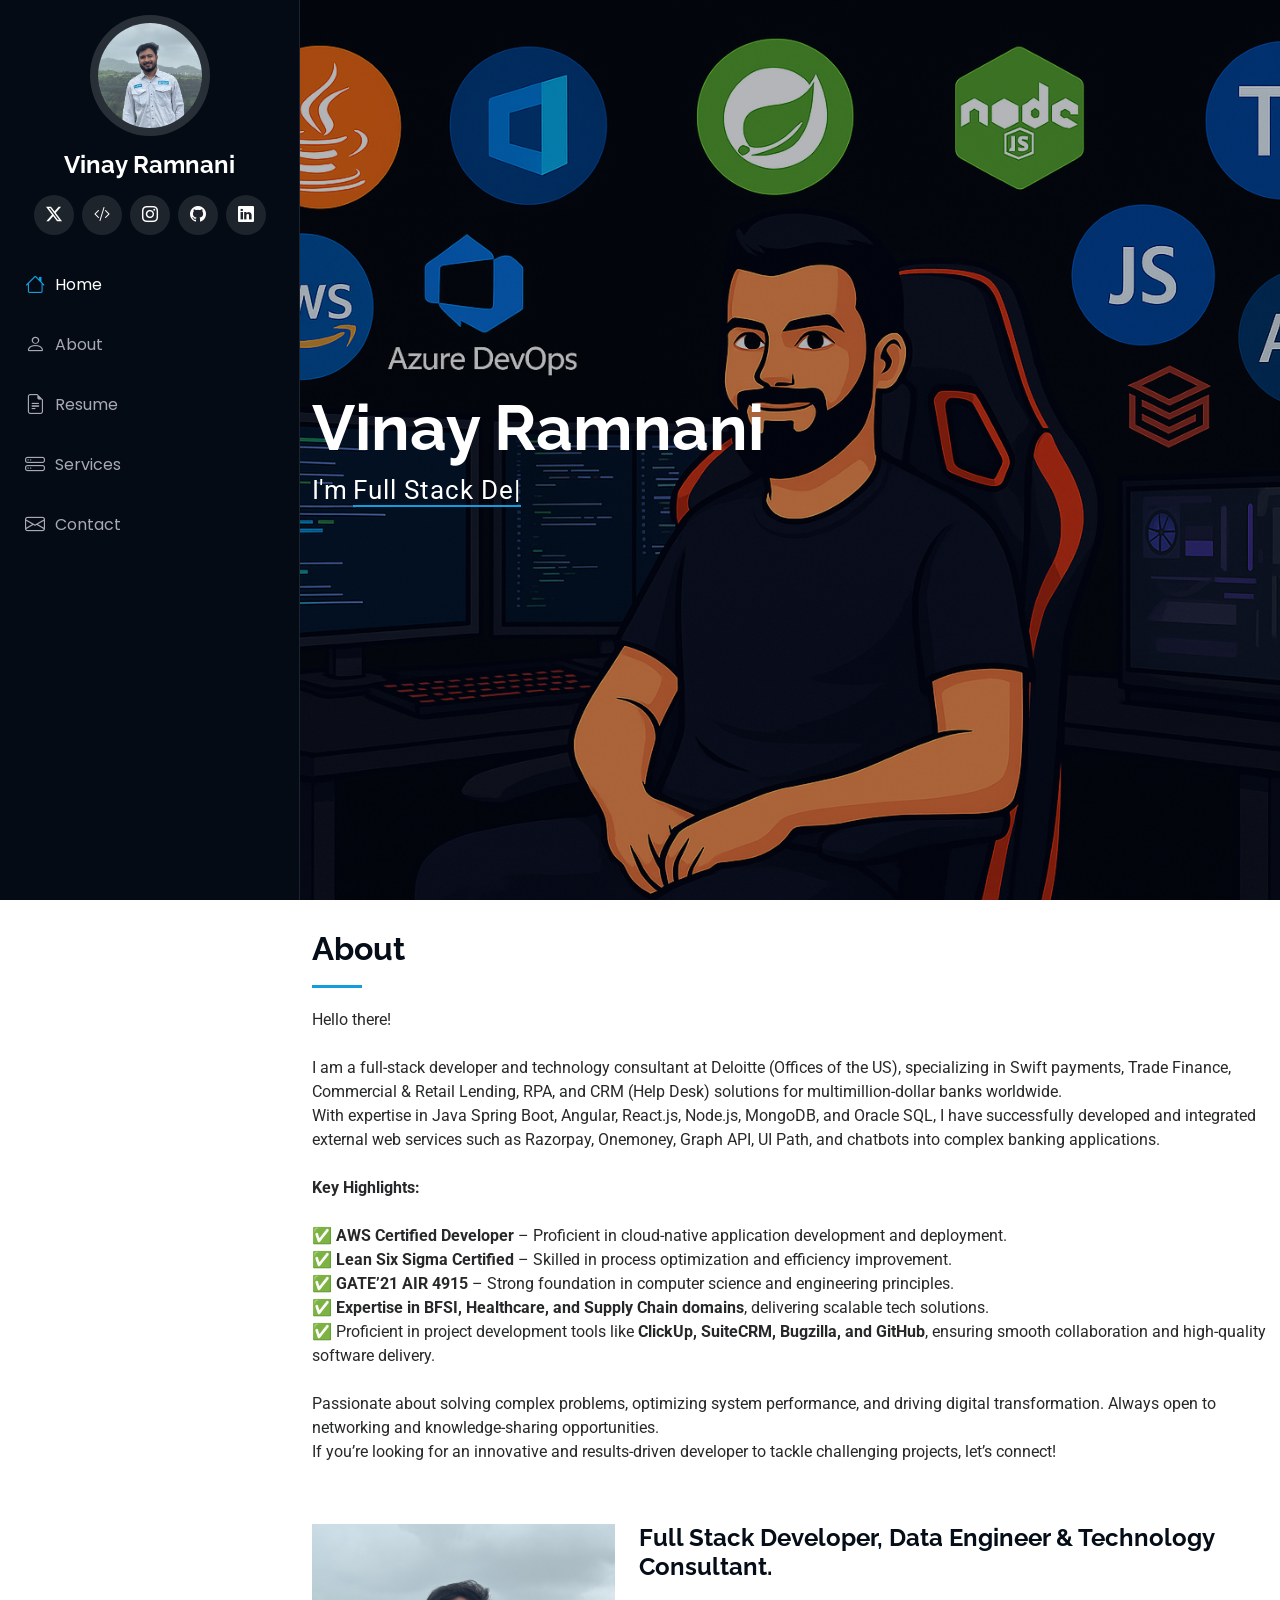
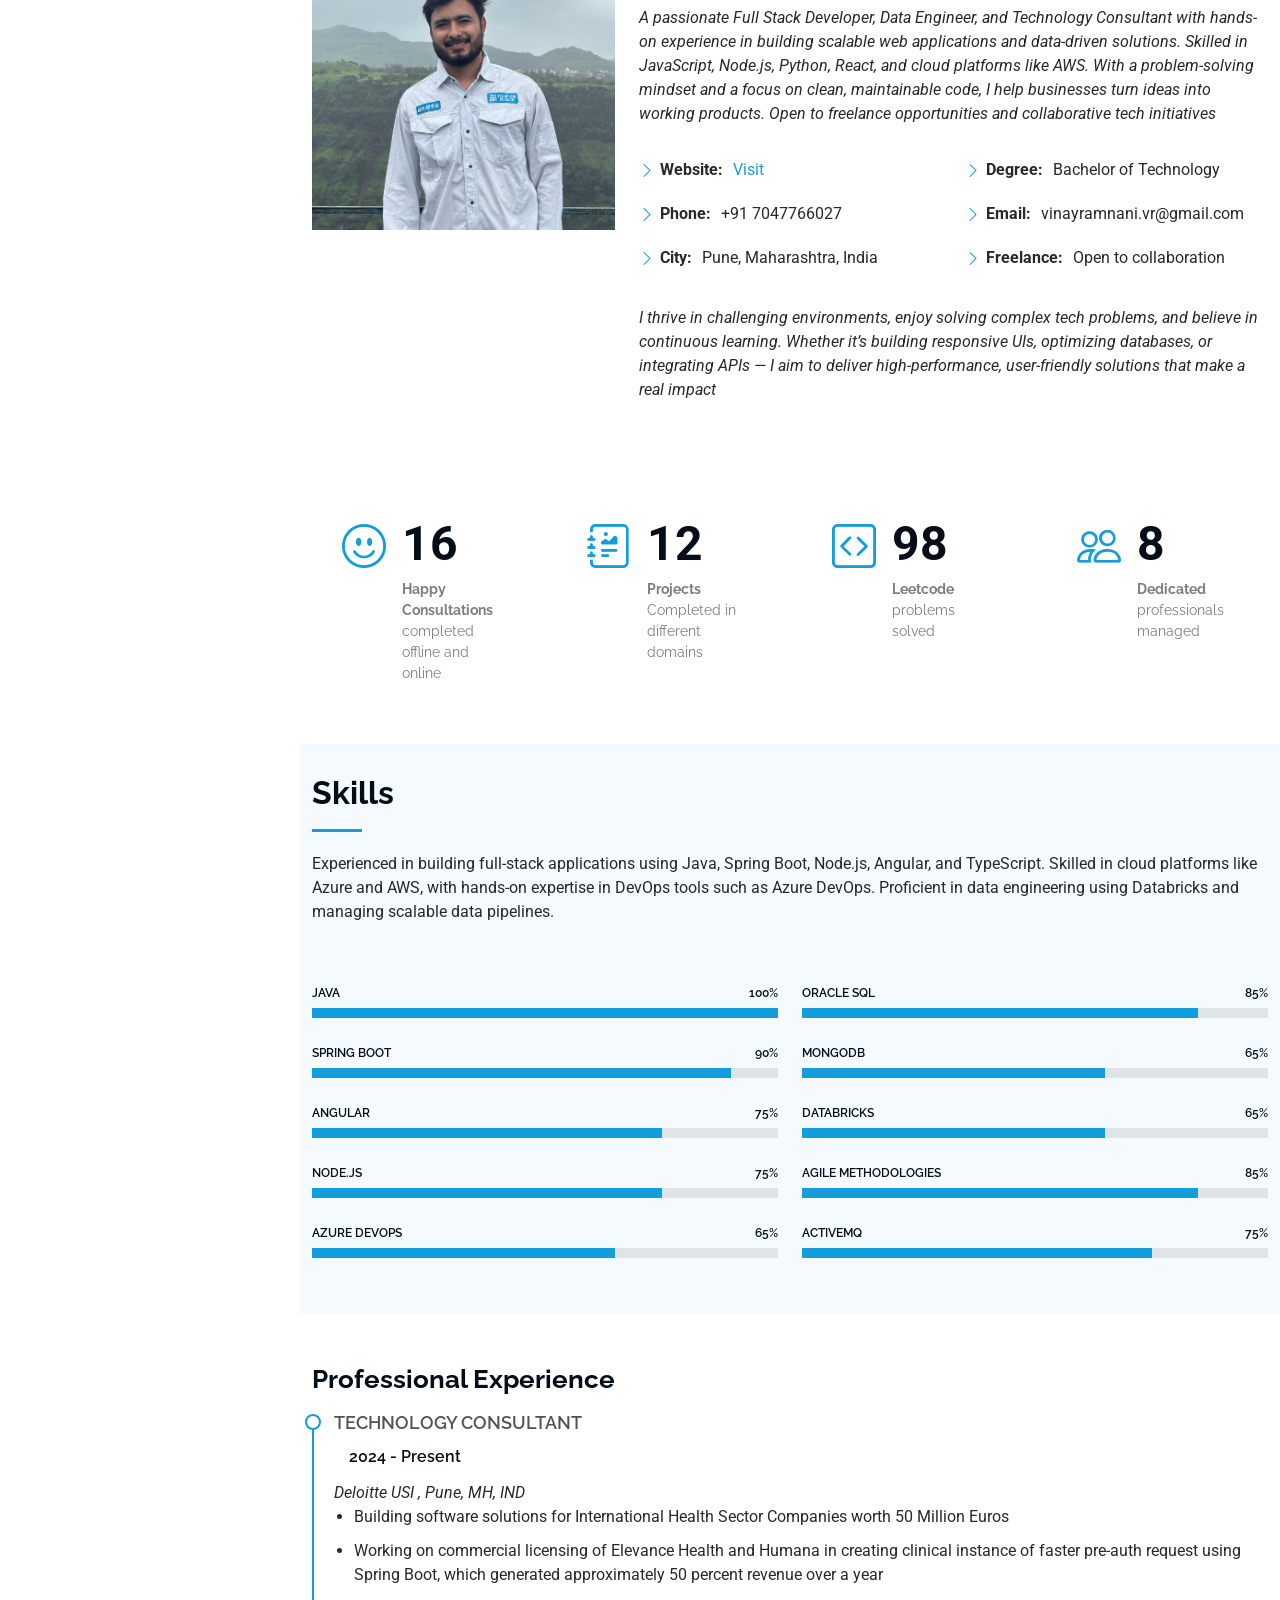
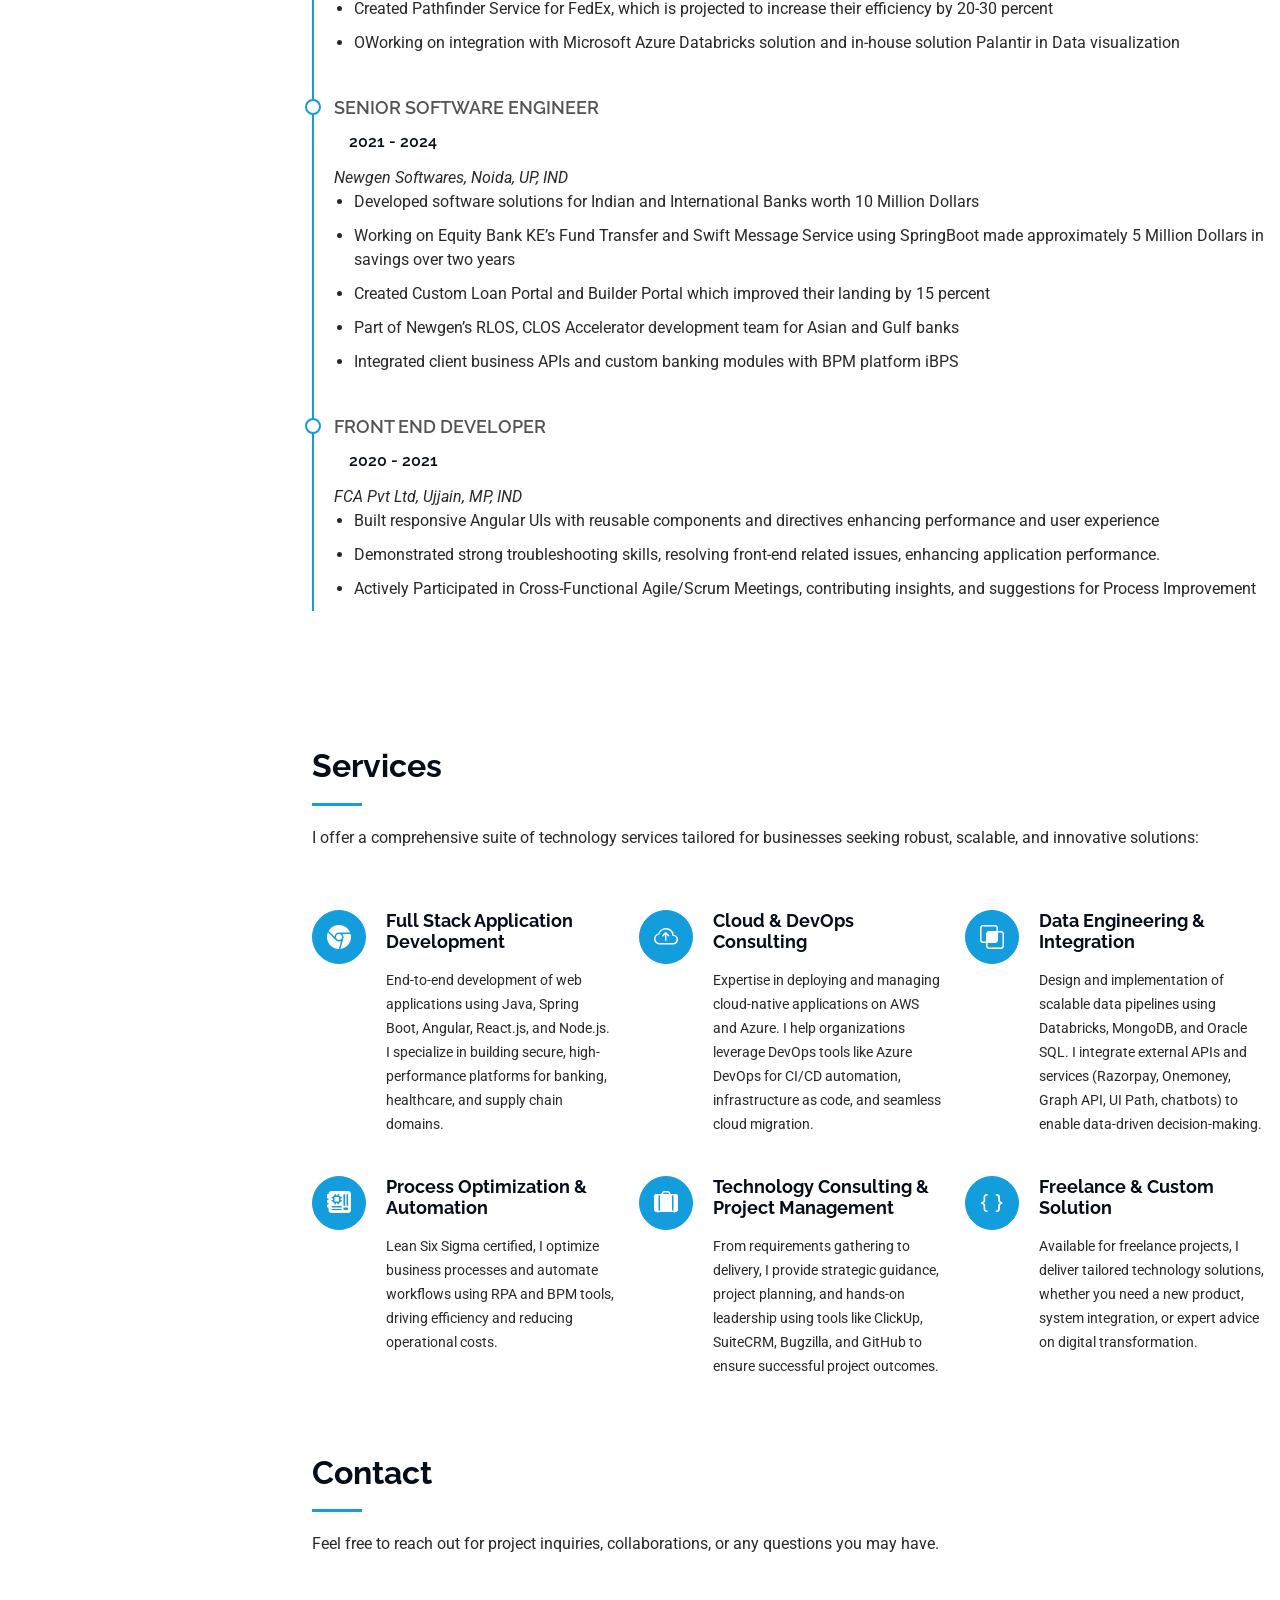
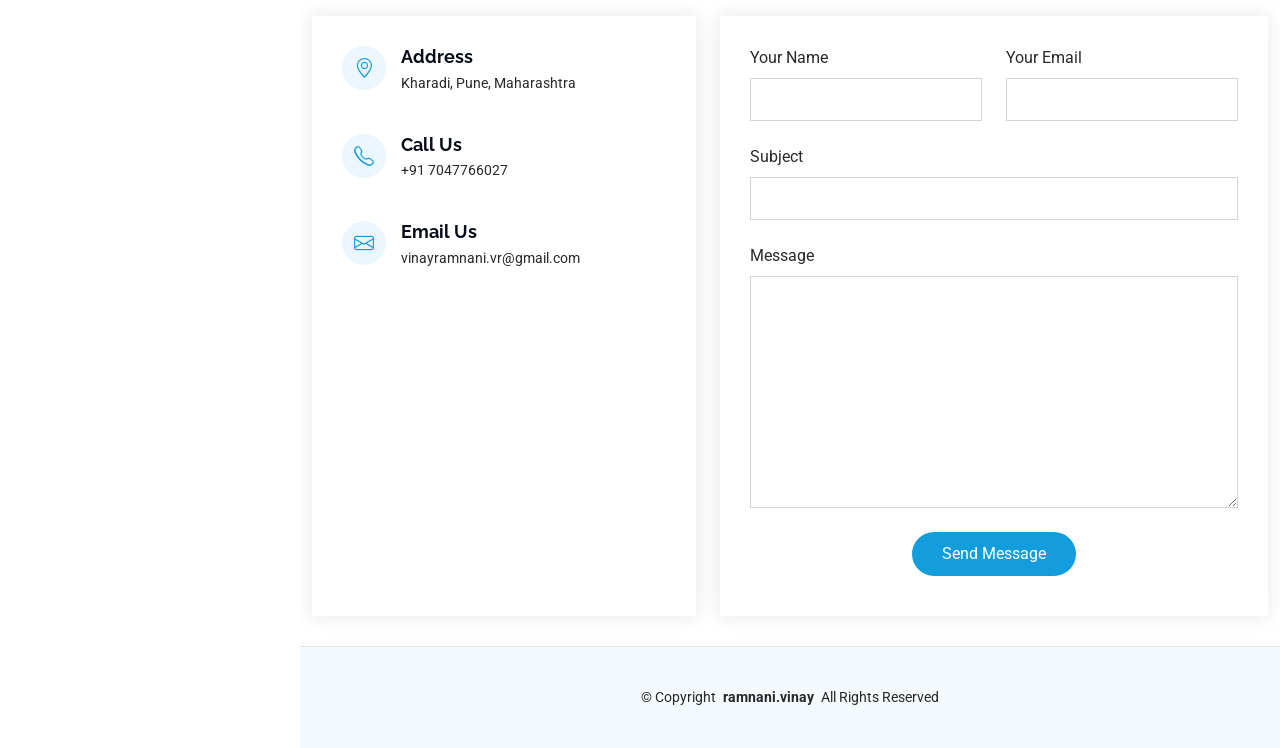
==== commit f91a6f2f: "initial Update git" ====
--- a/index.html
+++ b/index.html
@@ -177,7 +177,7 @@
               <div class="col-lg-6">
                 <ul>
 
-                  <li><i class="bi bi-chevron-right"></i> <strong>Website:</strong> <span>www.example.com</span></li>
+                  <li><i class="bi bi-chevron-right"></i> <strong>Website:</strong> <span><a href="https://linktr.ee/i.vinay" target="_blank" rel="noopener">Visit</a></span></li>
                   <li><i class="bi bi-chevron-right"></i> <strong>Phone:</strong> <span>+91 7047766027</span></li>
                   <li><i class="bi bi-chevron-right"></i> <strong>City:</strong> <span>Pune, Maharashtra, India</span>
                   </li>
@@ -187,8 +187,8 @@
                 <ul>
                   <li><i class="bi bi-chevron-right"></i> <strong>Degree:</strong> <span>Bachelor of Technology</span>
                   </li>
-                  <li><i class="bi bi-chevron-right"></i> <strong>Email:</strong> <span>email@example.com</span></li>
-                  <li><i class="bi bi-chevron-right"></i> <strong>Freelance:</strong> <span>Available</span></li>
+                  <li><i class="bi bi-chevron-right"></i> <strong>Email:</strong> <span>vinayramnani.vr@gmail.com</span></li>
+                  <li><i class="bi bi-chevron-right"></i> <strong>Freelance:</strong> <span>Open to collaboration</span></li>
                 </ul>
               </div>
             </div>
